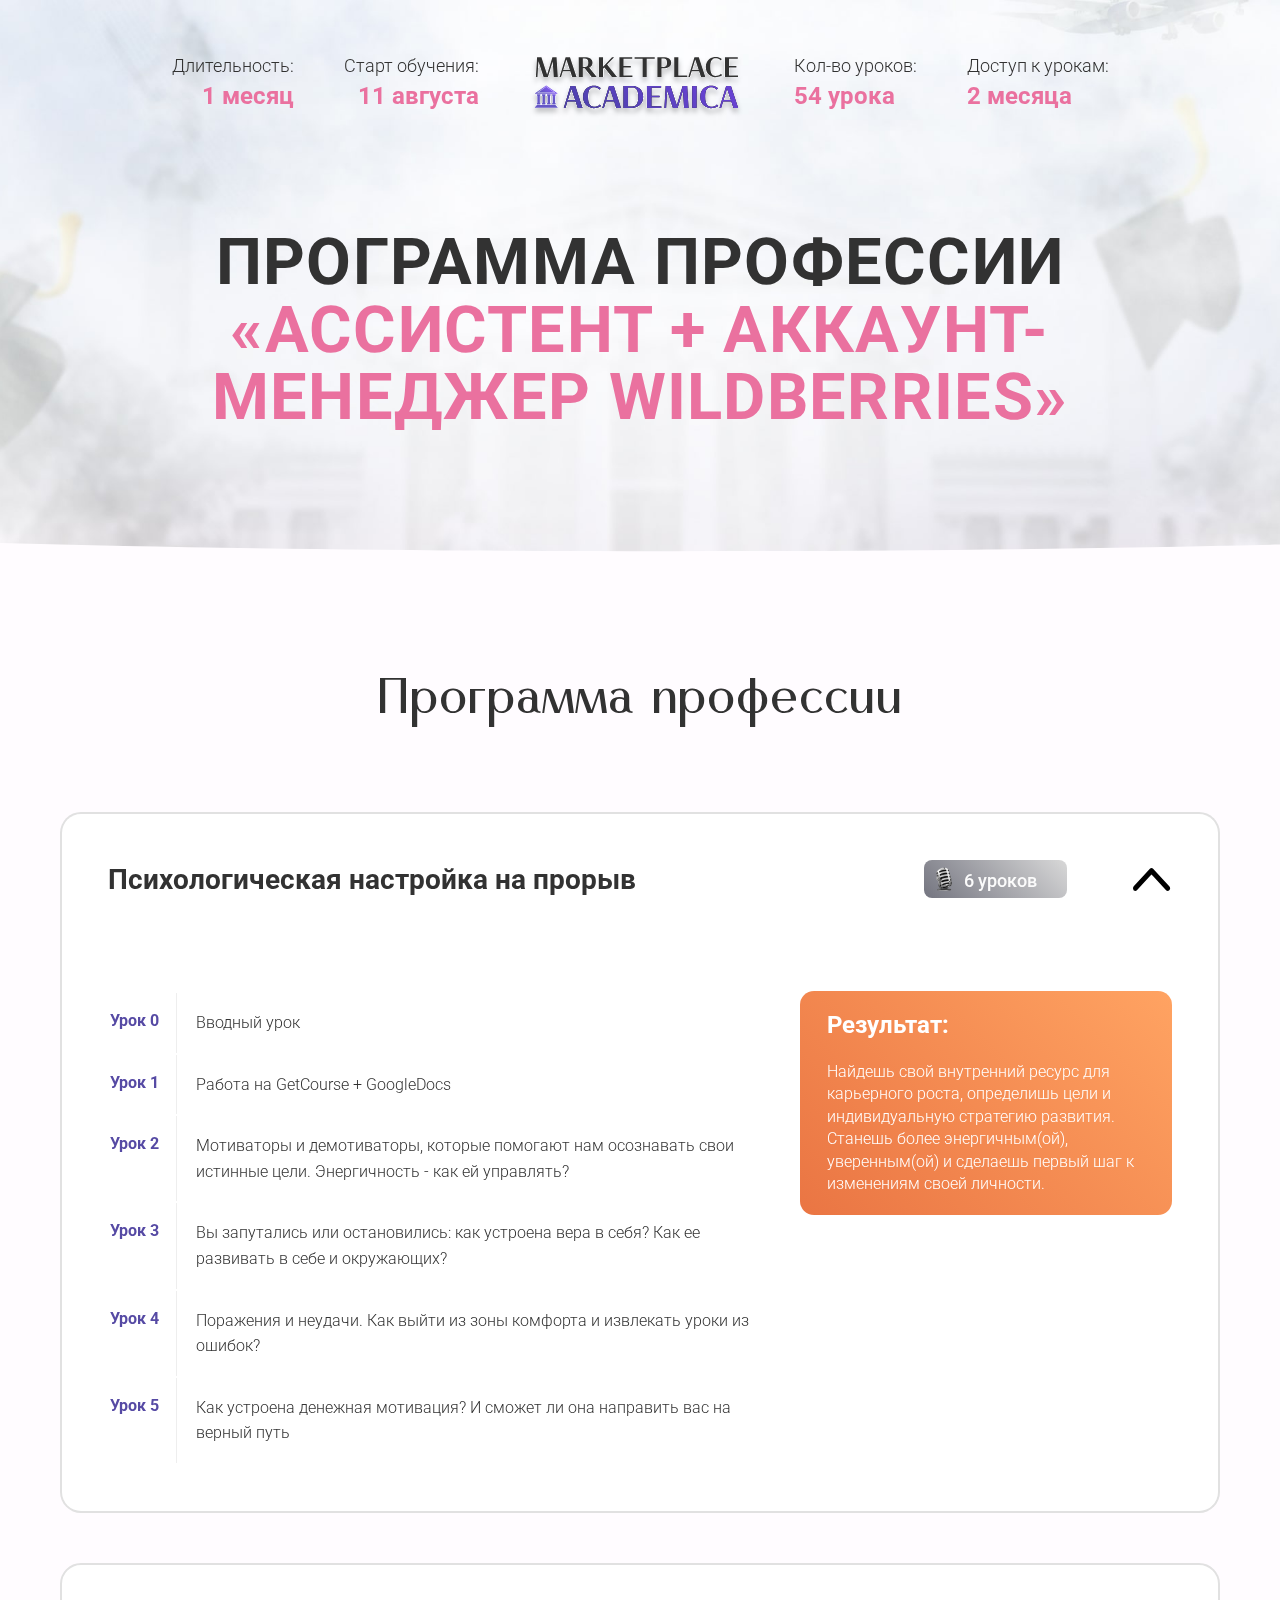
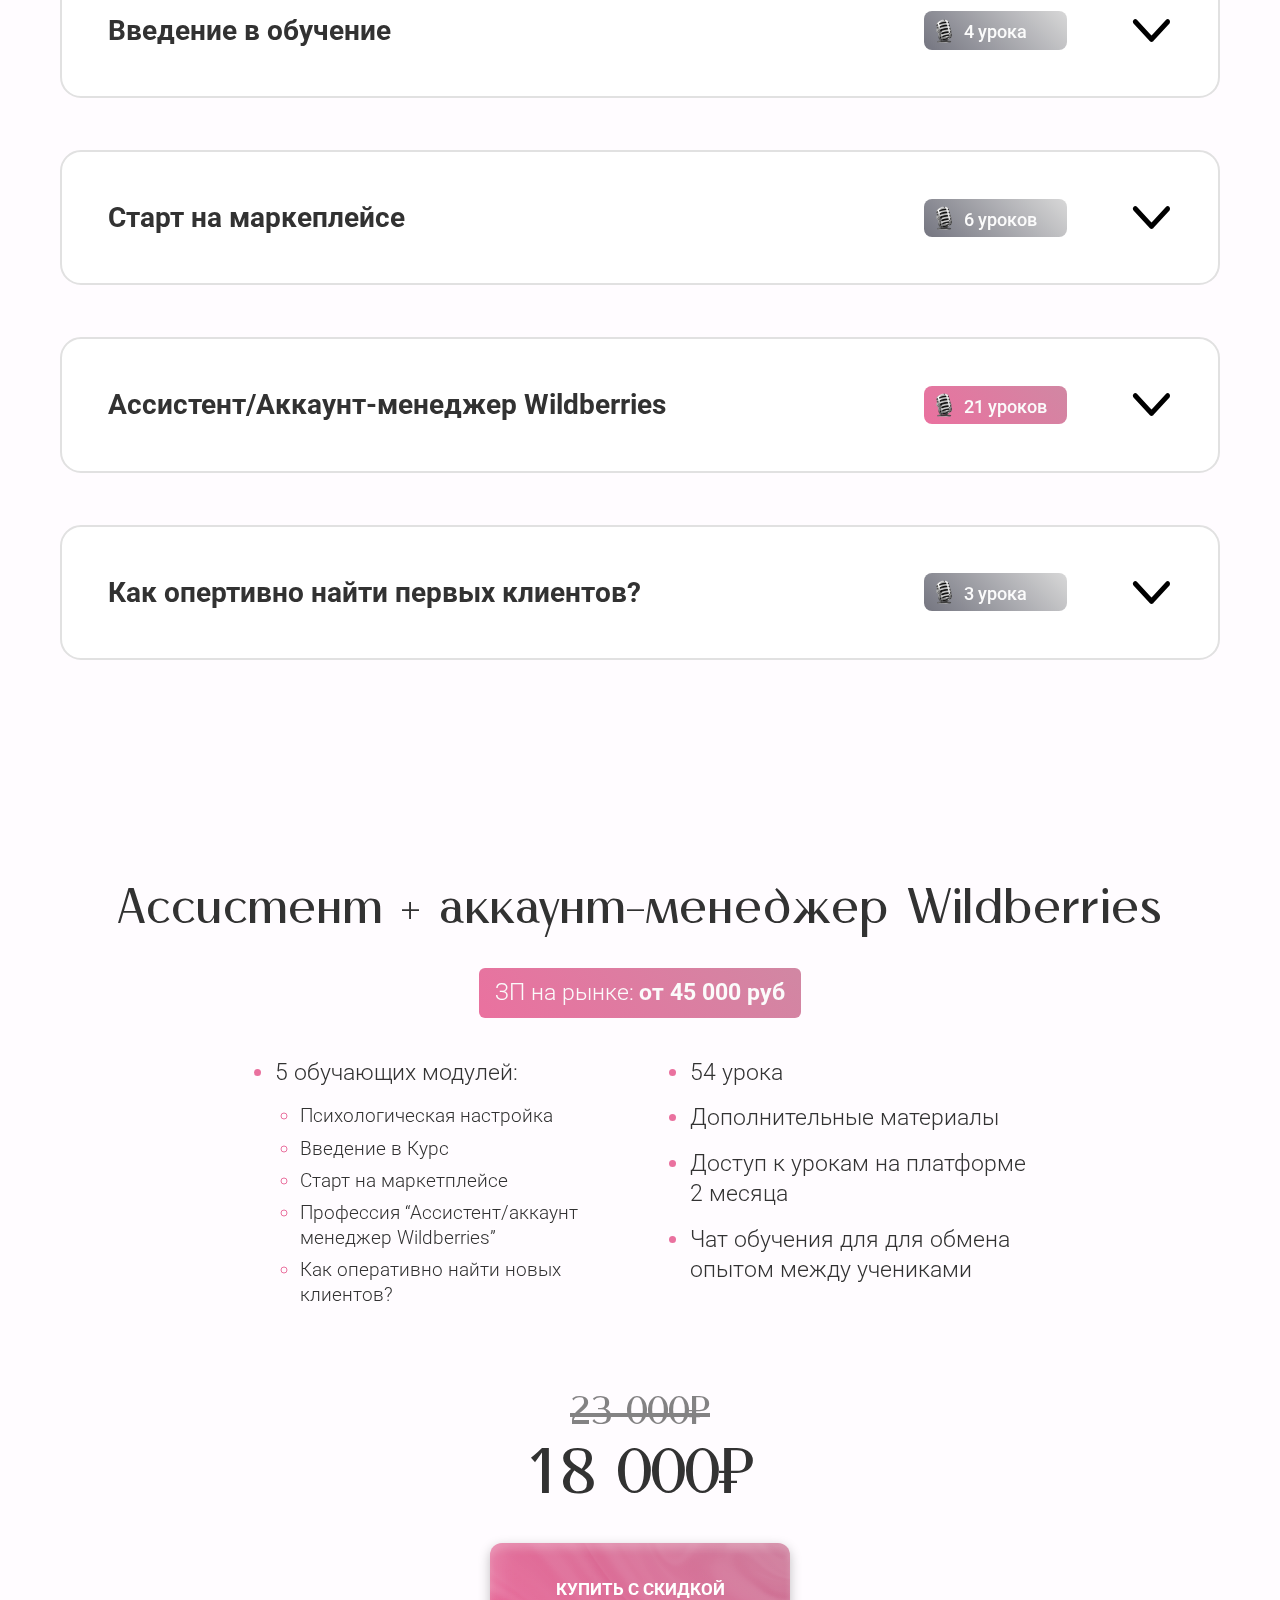
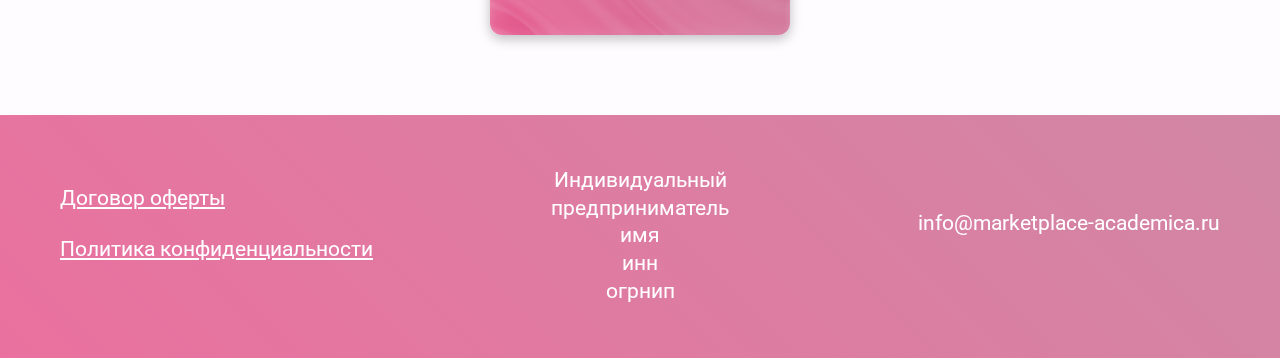
==== pages/assistant-prog.html @ a2d9b4f7 "feat: add main-form js" ====
<!DOCTYPE html>
<html lang="ru">

<head>
  <meta charset="UTF-8">
  <meta http-equiv="X-UA-Compatible" content="IE=edge">
  <meta name="viewport" content="width=device-width, initial-scale=1.0">
  <title>Assistant - Academica</title>
  <link rel="shortcut icon" href="../assets/favicon.ico" type="image/x-icon">
  <link rel="preconnect" href="https://fonts.googleapis.com">
  <link rel="preconnect" href="https://fonts.gstatic.com" crossorigin>
  <link href="https://fonts.googleapis.com/css2?family=Roboto:wght@100;300;400;500;700;900&display=swap"
    rel="stylesheet">
  <link rel="stylesheet" href="../styles/programs.css">
  <!-- Carrot quest BEGIN -->
  <script type="text/javascript">
    !function () { function t(t, e) { return function () { window.carrotquestasync.push(t, arguments) } } if ("undefined" == typeof carrotquest) { var e = document.createElement("script"); e.type = "text/javascript", e.async = !0, e.src = "https://cdn.carrotquest.app/api.min.js", document.getElementsByTagName("head")[0].appendChild(e), window.carrotquest = {}, window.carrotquestasync = [], carrotquest.settings = {}; for (var n = ["connect", "track", "identify", "auth", "onReady", "addCallback", "removeCallback", "trackMessageInteraction"], a = 0; a < n.length; a++)carrotquest[n[a]] = t(n[a]) } }(), carrotquest.connect("51610-23145017e0c7c07689853e2057");
  </script>
  <!-- Carrot quest END -->
</head>

<body>
  <header class="header">
    <div class="container header__container">
      <ul class="header__list">
        <li class="header__item">
          Длительность:<span class="header__color header__color_assistant"
            >1 месяц</span
          >
        </li>
        <li class="header__item">
          Старт обучения:<span class="header__color header__color_assistant"
            >11 августа</span
          >
        </li>
        <li class="header__item header__logo"></li>
        <li class="header__item header__item_left">
          Кол-во уроков:<span class="header__color header__color_assistant"
            >54 урока</span
          >
        </li>
        <li class="header__item header__item_left">
          Доступ к урокам:<span class="header__color header__color_assistant"
            >2 месяца</span
          >
        </li>
      </ul>
      <h1 class="header__title">
        программа профессии
        <span class="header__color header__color_assistant">
          «Ассистент + аккаунт-менеджер Wildberries»
        </span>
      </h1>
    </div>
  </header>
  <main class="main">
    <section class="program">
      <div class="container program__container">
        <h2 class="program__title">Программа профессии</h2>

        <input type="checkbox" name="ac" id="ac1" checked />
        <label for="ac1" class="program-item__header">
          <span class="program-item__title"
            >Психологическая настройка на прорыв</span
          >
          <span class="program-item__lessons-amount">6 уроков</span>
          <span class="program-item__arrow"></span>
        </label>
        <div class="program-item__content">
          <table class="program-item__lessons">
            <tr>
              <td>Урок&nbsp;0</td>
              <td>Вводный урок</td>
            </tr>
            <tr>
              <td>Урок&nbsp;1</td>
              <td>Работа на GetCourse + GoogleDocs</td>
            </tr>
            <tr>
              <td>Урок&nbsp;2</td>
              <td>
                Мотиваторы и демотиваторы, которые помогают нам осознавать
                свои истинные цели. Энергичность - как ей управлять?
              </td>
            </tr>
            <tr>
              <td>Урок&nbsp;3</td>
              <td>
                Вы запутались или остановились: как устроена вера в себя? Как
                ее развивать в себе и окружающих?
              </td>
            </tr>
            <tr>
              <td>Урок&nbsp;4</td>
              <td>
                Поражения и неудачи. Как выйти из зоны комфорта и извлекать
                уроки из ошибок?
              </td>
            </tr>
            <tr>
              <td>Урок&nbsp;5</td>
              <td>
                Как устроена денежная мотивация? И сможет ли она направить вас
                на верный путь
              </td>
            </tr>
          </table>
          <div class="program-item__right">
            <div class="program-item__result">
              <h4 class="program-item__result-title">Результат:</h4>
              <p class="program-item__result-text">
                Найдешь свой внутренний ресурс для карьерного роста,
                определишь цели и индивидуальную стратегию развития. Станешь
                более энергичным(ой), уверенным(ой) и сделаешь первый шаг к
                изменениям своей личности.
              </p>
            </div>
          </div>
        </div>

        <input type="checkbox" name="ac" id="ac2" />
        <label for="ac2" class="program-item__header">
          <span class="program-item__title">Введение в обучение </span>
          <span class="program-item__lessons-amount">4 урока</span>
          <span class="program-item__arrow"></span>
        </label>
        <div class="program-item__content">
          <table class="program-item__lessons">
            <tr>
              <td>Урок&nbsp;0</td>
              <td>Вводный урок</td>
            </tr>
            <tr>
              <td>Урок&nbsp;1</td>
              <td>Правила эффективного прохождения курса</td>
            </tr>
            <tr>
              <td>Урок&nbsp;2</td>
              <td>Обзор профессий</td>
            </tr>
            <tr>
              <td>Урок&nbsp;3</td>
              <td>Словарь маркетплейсера</td>
            </tr>
          </table>
          <div class="program-item__right">
            <h4 class="program-item__add-title">Доп. материалы:</h4>
            <ul class="program-item__add-list">
              <li>Чек-лист "Глоссарий"</li>
            </ul>
            <div class="program-item__result">
              <h4 class="program-item__result-title">Результат:</h4>
              <p class="program-item__result-text">
                Изучишь основные термины сферы маркетплейсов, необходимые для
                дальнейшей работы, узнаешь, какие специалисты работают в этом
                бизнесе, и решишь, какие задачи тебе по душе.
              </p>
            </div>
          </div>
        </div>

        <input type="checkbox" name="ac" id="ac3" />
        <label for="ac3" class="program-item__header">
          <span class="program-item__title">Старт на маркеплейсе </span>
          <span class="program-item__lessons-amount">6 уроков</span>
          <span class="program-item__arrow"></span>
        </label>
        <div class="program-item__content">
          <table class="program-item__lessons">
            <tr>
              <td>Урок&nbsp;1</td>
              <td>Почему Wildberries? Перспективы развития площадки</td>
            </tr>
            <tr>
              <td>Урок&nbsp;2</td>
              <td>Регистрация в кабинете Wildberries</td>
            </tr>
            <tr>
              <td>Урок&nbsp;3</td>
              <td>Обзор кабинета продавца Wildberries</td>
            </tr>
            <tr>
              <td>Урок&nbsp;4</td>
              <td>Алгоритмы Wildberries</td>
            </tr>
            <tr>
              <td>Урок&nbsp;5</td>
              <td>
                Где брать актуальную информацию о работе с маркетплейсом
              </td>
            </tr>
            <tr>
              <td>Урок&nbsp;6</td>
              <td>Экономика торговли на маркетплейсе</td>
            </tr>
          </table>
          <div class="program-item__right">
            <h4 class="program-item__add-title">Доп. материалы:</h4>
            <ul class="program-item__add-list">
              <li>
                Чек-лист "Где брать актуальную информацию о работе с
                маркетплейсом"
              </li>
              <li>
                Чек-лист "Источники актуальной информации по Wildberries"
              </li>
            </ul>
            <div class="program-item__result">
              <h4 class="program-item__result-title">Результат:</h4>
              <p class="program-item__result-text">
                Разберешься в основах работы на Wildberries, создашь крепкий
                фундамент знаний, на котором будет строиться дальнейшее
                обучение. Узнаешь, как быстро находить всю необходимую
                информацию и быть в курсе новостей маркетплейсов.
              </p>
            </div>
          </div>
        </div>

        <input type="checkbox" name="ac" id="ac4" />
        <label for="ac4" class="program-item__header">
          <span class="program-item__title"
            >Ассистент/Аккаунт-менеджер Wildberries</span
          >
          <span
            class="program-item__lessons-amount program-item__lessons-amount_assistant"
            >21 уроков</span
          >
          <span class="program-item__arrow"></span>
        </label>
        <div class="program-item__content">
          <table class="program-item__lessons">
            <tr>
              <td>Урок&nbsp;0</td>
              <td>Вводный урок</td>
            </tr>
            <tr>
              <td>Урок&nbsp;1</td>
              <td>Сервис аналитики MPStats</td>
            </tr>
            <tr>
              <td>Урок&nbsp;2</td>
              <td>
                Создание карточек и их загрузка
                <ul>
                  <li>Массовое добавление товаров</li>
                  <li>Редактирование товаров</li>
                  <li>Дозагрузка цветов и размеров</li>
                  <li>Добавление рекомендаций</li>
                  <li>Управление штрихкодами</li>
                  <li>Загрузка логотипа товара</li>
                </ul>
              </td>
            </tr>
            <tr>
              <td>Урок&nbsp;3</td>
              <td>Работа с приложением</td>
            </tr>
            <tr>
              <td>Урок&nbsp;4</td>
              <td>Смена названия товара</td>
            </tr>
            <tr>
              <td>Урок&nbsp;5</td>
              <td>
                Что такое SEO
                <ul>
                  <li>Анализ ключевых запросов</li>
                  <li>Присутствие в категориях</li>
                  <li>
                    Пошаговая инструкция по SEO-оптимизации карточки товара
                  </li>
                </ul>
              </td>
            </tr>
            <tr>
              <td>Урок&nbsp;6</td>
              <td>Маркировка товара</td>
            </tr>
            <tr>
              <td>Урок&nbsp;7</td>
              <td>Правила упаковки и отгрузки</td>
            </tr>
            <tr>
              <td>Урок&nbsp;8</td>
              <td>Работа с расхождениями</td>
            </tr>
            <tr>
              <td>Урок&nbsp;9</td>
              <td>FBS и FBO</td>
            </tr>
            <tr>
              <td>Урок&nbsp;10</td>
              <td>Создание отгрузки на FBO</td>
            </tr>
            <tr>
              <td>Урок&nbsp;11</td>
              <td>Региональные склады</td>
            </tr>
            <tr>
              <td>Урок&nbsp;12</td>
              <td>Транзитные поставки</td>
            </tr>
            <tr>
              <td>Урок&nbsp;13</td>
              <td>Работа со складом FBS</td>
            </tr>
            <tr>
              <td>Урок&nbsp;14</td>
              <td>Работа с фулфилментами</td>
            </tr>
            <tr>
              <td>Урок&nbsp;15</td>
              <td>
                Отзывы и вопросы
                <ul>
                  <li>Работа с претензиями</li>
                  <li>Удаление отзывов</li>
                </ul>
              </td>
            </tr>
            <tr>
              <td>Урок&nbsp;16</td>
              <td>Участие в акциях</td>
            </tr>
            <tr>
              <td>Урок&nbsp;17</td>
              <td>Работа с ценами</td>
            </tr>
            <tr>
              <td>Урок&nbsp;18</td>
              <td>
                Отчёты Wildberries
                <ul>
                  <li>Остатки по складам</li>
                  <li>Сводный по поставщику</li>
                  <li>Продажи</li>
                </ul>
              </td>
            </tr>
            <tr>
              <td>Урок&nbsp;19</td>
              <td>Раздел финансы в кабинете продавца</td>
            </tr>
            <tr>
              <td>Урок&nbsp;20</td>
              <td>Работа с Технической поддержкой Wildberries</td>
            </tr>
          </table>
          <div class="program-item__right">
            <h4 class="program-item__add-title">Доп. материалы:</h4>
            <ul class="program-item__add-list">
              <li>
                Чек-лист "Пошаговая инструкция по SEO-оптимизации карточки
                товара"
              </li>
              <li>Таблица "Региональные склады"</li>
              <li>Таблица "По каким вопросам стоит писать в ТП"</li>
              <li>Чек-лист “FBS и FBO - сравнение”</li>
            </ul>
            <div class="program-item__result">
              <h4 class="program-item__result-title">Результат:</h4>
              <p class="program-item__result-text">
                Научишься работать с сервисами аналитики, создавать и
                загружать карточки товара, работать в приложении Wildberrries.
                С легкостью освоишь правила работы со складами и принципы
                создания поставок, маркировки товара, упаковки. Узнаешь
                секреты общения с технической поддержкой Wildberries и
                покупателями.
              </p>
            </div>
          </div>
        </div>

        <input type="checkbox" name="ac" id="ac7" />
        <label for="ac7" class="program-item__header">
          <span class="program-item__title"
            >Как опертивно найти первых клиентов?</span
          >
          <span class="program-item__lessons-amount">3 урока</span>
          <span class="program-item__arrow"></span>
        </label>
        <div class="program-item__content">
          <table class="program-item__lessons">
            <tr>
              <td>Урок&nbsp;0</td>
              <td>Вводный урок</td>
            </tr>
            <tr>
              <td>Урок&nbsp;1</td>
              <td>Где искать?</td>
            </tr>
            <tr>
              <td>Урок&nbsp;2</td>
              <td>Упаковка себя как эксперта</td>
            </tr>
          </table>
          <div class="program-item__right">
            <h4 class="program-item__add-title">Доп. материалы:</h4>
            <ul class="program-item__add-list">
              <li>Чек-лист "Каналы поиска"</li>
            </ul>
            <div class="program-item__result">
              <h4 class="program-item__result-title">Результат:</h4>
              <p class="program-item__result-text">
                Сформируешь в себе психологическую готовность к смене
                профессии и успешному росту. Научишься правильно презентовать
                себя и раскрывать свои лучшие профессиональные стороны.
              </p>
            </div>
          </div>
        </div>
      </div>
    </section>
    <section class="price">
      <div class="container price__container">
        <h2 class="price__title">Ассистент + аккаунт-менеджер Wildberries</h2>
        <p class="price__salary price__salary_assistant">
          ЗП на рынке:<span class="price__salary_span">от 45 000 руб</span>
        </p>
        <div class="price__list-wrap">
          <ul class="price__list price__list_assistant">
            <li>
              5 обучающих модулей:
              <ul class="price__sublist">
                <li>Психологическая настройка</li>
                <li>Введение в Курс</li>
                <li>Старт на маркетплейсе</li>
                <li>Профессия “Ассистент/аккаунт менеджер Wildberries”</li>
                <li>Как оперативно найти новых клиентов?</li>
              </ul>
            </li>
          </ul>
          <ul class="price__list price__list_assistant">
            <li>54 урока</li>
            <li>Дополнительные материалы</li>
            <li>Доступ к урокам на платформе 2 месяца</li>
            <li>Чат обучения для для обмена опытом между учениками</li>
          </ul>
        </div>
        <del class="price__del">23 000₽</del>
        <p class="price__price">18 000₽</p>
        <div class="price__btn-wrap">
          <button
            type="button"
            class="price__btn price__btn_assistant"
            data-id="3544961"
            data-price="18000"
            data-part6="20000"
            data-part10="21000"
            data-part12="22000"
            data-title="Ассистент + аккаунт-менеджер Wildberries"
            data-salary="45 000"
          >
            <span class="price__btn-span"></span
            ><span class="price__btn-text">Купить с скидкой</span>
          </button>
        </div>
      </div>
    </section>
  </main>
  <footer class="reg__footer footer assistant">
    <div class="container">
      <div class="footer__left">
        <a href="./oferta.html" class="footer__link oferta" target="_blank">Договор оферты</a>
        <a href="./privat.html" class="footer__link privacy" target="_blank">Политика конфиденциальности</a>
      </div>
      <div class="footer__center">
        <p class="footer__text">Индивидуальный предприниматель</p>
        <p class="footer__text ip-name">имя</p>
        <p class="footer__text ip-inn">инн</p>
        <p class="footer__text ip-ogrnip">огрнип</p>
      </div>
      <div class="footer__right">
        <a href="mailto:info@marketplace-academica.ru" class="footer__link ip-mail">info@marketplace-academica.ru</a>

      </div>
    </div>
  </footer>
  <script src="../scripts/main.js"></script>
  <!-- <script src="../scripts/main-test.js"></script> -->
  <!-- Yandex.Metrika counter -->
  <script type="text/javascript">
    (function (m, e, t, r, i, k, a) {
      m[i] = m[i] || function () { (m[i].a = m[i].a || []).push(arguments) };
      m[i].l = 1 * new Date(); k = e.createElement(t), a = e.getElementsByTagName(t)[0], k.async = 1, k.src = r, a.parentNode.insertBefore(k, a)
    })
      (window, document, "script", "https://mc.yandex.ru/metrika/tag.js", "ym");

    ym(89624411, "init", {
      clickmap: true,
      trackLinks: true,
      accurateTrackBounce: true,
      webvisor: true
    });
  </script>
  <noscript>
    <div><img src="https://mc.yandex.ru/watch/89624411" style="position:absolute; left:-9999px;" alt="" /></div>
  </noscript>
  <!-- /Yandex.Metrika counter -->
</body>

</html>
---- styles/programs.css ----
@font-face {
  font-family: "Qisharon";
  src: url("../assets/fonts/Qisharon-Regular.eot");
  src: url("../assets/fonts/Qisharon-Regular.eot?#iefix") format("embedded-opentype"), url("../assets/fonts/Qisharon-Regular.woff2") format("woff2"), url("../assets/fonts/Qisharon-Regular.woff") format("woff"), url("../assets/fonts/Qisharon-Regular.ttf") format("truetype");
  font-weight: normal;
  font-style: normal;
  font-display: swap;
}
* {
  margin: 0;
  padding: 0;
  box-sizing: border-box;
}

body {
  scroll-behavior: smooth;
}

.container {
  width: 100%;
  max-width: 1200px;
  padding: 0 20px;
  margin: 0 auto;
}

.header {
  background: url("../assets/svg/header-prog__bottom.svg") no-repeat center bottom, url("../assets/img/header-prog.jpg") no-repeat center/cover;
}
@media (min-width: 1921px) {
  .header {
    background: url("../assets/svg/header-prog__bottom.svg") no-repeat center bottom/contain, url("../assets/img/header-prog.jpg") no-repeat center/cover;
  }
}
.header_project {
  background: url("../assets/svg/header-project__bottom.svg") no-repeat center bottom, url("../assets/img/header-prog.jpg") no-repeat center/cover;
}
@media (min-width: 1921px) {
  .header_project {
    background: url("../assets/svg/header-project__bottom.svg") no-repeat center bottom/contain, url("../assets/img/header-prog.jpg") no-repeat center/cover;
  }
}
.header__container {
  padding-top: 54px;
  padding-bottom: 150px;
}
@media (max-width: 1024px) {
  .header__container {
    padding-top: 24px;
    padding-bottom: 56px;
  }
}
.header__list {
  list-style: none;
  display: flex;
  align-items: flex-start;
  justify-content: center;
  margin-bottom: 110px;
}
@media (max-width: 1024px) {
  .header__list {
    flex-wrap: wrap;
    max-width: 280px;
    margin: 0 auto;
    align-items: center;
    margin-bottom: 30px;
  }
}
.header__item {
  font-family: "Roboto", sans-serif;
  font-style: normal;
  font-weight: 300;
  font-size: 18px;
  line-height: 130%;
  text-align: right;
  color: #323232;
}
@media (max-width: 1024px) {
  .header__item {
    text-align: center;
    font-size: 16px;
    margin-bottom: 20px;
  }
}
.header__item_left {
  text-align: left;
}
@media (max-width: 1024px) {
  .header__item_left {
    text-align: center;
  }
}
.header__item span {
  font-weight: 700;
  font-size: 24px;
  margin-top: 8px;
}
@media (max-width: 1024px) {
  .header__item span {
    font-size: 21px;
    margin-top: 5px;
  }
}
.header__item:not(:last-child) {
  margin-right: 50px;
}
@media (max-width: 1024px) {
  .header__item:not(:last-child) {
    margin-right: 0;
  }
}
@media (max-width: 1024px) {
  .header__item:nth-child(1) {
    margin-right: 40px;
  }
}
@media (max-width: 1024px) {
  .header__item:nth-child(4) {
    margin-right: 40px;
  }
}
.header__logo {
  width: 215px;
  height: 65px;
  background: url("../assets/svg/logo.svg") no-repeat center/contain;
}
@media (max-width: 1024px) {
  .header__logo {
    order: -1;
    margin-bottom: 33px;
  }
}
.header__title {
  font-family: "Roboto", sans-serif;
  font-style: normal;
  font-weight: 700;
  font-size: 65px;
  line-height: 104.19%;
  text-align: center;
  letter-spacing: 0.02em;
  text-transform: uppercase;
  color: #323232;
}
.header__title_research {
  position: relative;
}
.header__title_research::before {
  content: "";
  width: 125px;
  height: 62px;
  position: absolute;
  top: -31px;
  left: calc(50% + 312px);
  background: url("../assets/img/research__before.png") no-repeat center/contain;
}
@media (max-width: 1024px) {
  .header__title_research::before {
    width: 78px;
    height: 39px;
    top: 18px;
    left: calc(50% + 60px);
  }
}
.header__title_project {
  position: relative;
}
.header__title_project::before {
  content: "";
  width: 125px;
  height: 62px;
  position: absolute;
  top: -31px;
  left: calc(50% + 312px);
  background: url("../assets/img/project__before.png") no-repeat center/contain;
}
@media (max-width: 1024px) {
  .header__title_project::before {
    width: 78px;
    height: 39px;
    top: 18px;
    left: calc(50% + 60px);
  }
}
@media (max-width: 1024px) {
  .header__title {
    font-size: 23px;
    max-width: 290px;
    margin: 0 auto;
  }
}
.header__description {
  font-family: "Roboto", sans-serif;
  font-style: normal;
  font-weight: 300;
  font-size: 20px;
  line-height: 132.2%;
  text-align: center;
  color: #323232;
  opacity: 0.6;
  max-width: 860px;
  margin: 40px auto 0;
}
@media (max-width: 1024px) {
  .header__description {
    font-size: 13px;
    max-width: 290px;
  }
}
.header__color {
  display: block;
}
.header__color_assistant {
  color: #EA719F;
}
.header__color_research {
  color: #EA7543;
}
.header__color_project {
  color: #564AA4;
}

.price {
  background-color: #FFFCFF;
}
.price_project {
  background-color: #F9F8FF;
}
.price__container {
  display: flex;
  flex-direction: column;
  align-items: center;
  padding-top: 90px;
  padding-bottom: 80px;
}
.price__title {
  font-family: "Qisharon", sans-serif;
  font-style: normal;
  font-weight: 400;
  font-size: 50px;
  line-height: 60px;
  text-align: center;
  letter-spacing: 0.02em;
  color: #323232;
  margin-bottom: 26px;
}
@media (max-width: 1024px) {
  .price__title {
    font-size: 22px;
    line-height: 26px;
  }
}
.price__salary {
  font-family: "Roboto", sans-serif;
  font-style: normal;
  font-weight: 300;
  font-size: 23px;
  line-height: 132.2%;
  text-align: center;
  color: #FBFBFB;
  padding: 10px 16px;
  border-radius: 6px;
  margin-bottom: 40px;
}
@media (max-width: 1024px) {
  .price__salary {
    font-size: 16px;
  }
}
.price__salary_span {
  font-weight: 700;
  margin-left: 5px;
}
.price__salary_project {
  background: linear-gradient(45deg, #7C6DE0 0%, #666BF7 100%);
}
.price__salary_research {
  background: linear-gradient(45deg, #EA7543 0%, #FFA362 100%);
}
.price__salary_assistant {
  background: linear-gradient(45deg, #EA719F 0%, #D187A3 100%);
}
.price__description {
  font-family: "Roboto", sans-serif;
  font-style: normal;
  font-weight: 300;
  font-size: 20px;
  line-height: 132.2%;
  text-align: center;
  color: #323232;
  opacity: 0.6;
  max-width: 740px;
  margin-bottom: 40px;
}
@media (max-width: 1024px) {
  .price__description {
    font-size: 13px;
    max-width: 350px;
  }
}
.price__list-wrap {
  display: flex;
  align-items: flex-start;
  justify-content: center;
  margin-bottom: 70px;
}
@media (max-width: 1024px) {
  .price__list-wrap {
    flex-direction: column;
  }
}
.price__list {
  font-family: "Roboto", sans-serif;
  font-style: normal;
  font-weight: 300;
  font-size: 23px;
  line-height: 132.2%;
  color: #323232;
  max-width: 375px;
  padding-left: 30px;
}
@media (max-width: 1024px) {
  .price__list {
    font-size: 16px;
  }
}
.price__list:first-child {
  margin-right: 40px;
}
@media (max-width: 1024px) {
  .price__list:first-child {
    margin-right: 0;
  }
}
.price__list li {
  margin-bottom: 15px;
}
@media (max-width: 1024px) {
  .price__list li {
    margin-bottom: 10px;
  }
}
.price__list_project li::marker {
  color: #564AA4;
}
.price__list_research li::marker {
  color: #EA7543;
}
.price__list_assistant li::marker {
  color: #EA719F;
}
.price__sublist {
  margin-top: 15px;
  font-family: "Roboto", sans-serif;
  font-style: normal;
  font-weight: 300;
  font-size: 19px;
  line-height: 132.2%;
  color: #323232;
  max-width: 375px;
  padding-left: 25px;
}
.price__sublist li {
  margin-bottom: 7px;
}
@media (max-width: 1024px) {
  .price__sublist {
    font-size: 14px;
  }
}
.price__del {
  font-family: "Qisharon", sans-serif;
  font-style: normal;
  font-weight: 400;
  font-size: 40px;
  line-height: 47px;
  text-align: center;
  color: #323232;
  opacity: 0.6;
}
@media (max-width: 1024px) {
  .price__del {
    font-size: 32px;
    line-height: 37px;
  }
}
.price__price {
  font-family: "Qisharon", sans-serif;
  font-style: normal;
  font-weight: 400;
  font-size: 66px;
  line-height: 79px;
  text-align: center;
  color: #323232;
  margin-bottom: 25px;
}
@media (max-width: 1024px) {
  .price__price {
    font-size: 55px;
    line-height: 66px;
  }
}
.price__btn-wrap {
  display: flex;
  align-items: center;
  justify-content: center;
}
@media (max-width: 1024px) {
  .price__btn-wrap {
    flex-direction: column;
    width: 100%;
  }
}
.price__btn {
  box-shadow: 0px 4px 12px rgba(6, 6, 6, 0.25), inset 0px 6.47328px 7.28244px rgba(255, 255, 255, 0.18), inset 10.5191px -1.61832px 17.8015px rgba(255, 255, 255, 0.12);
  overflow: hidden;
  text-decoration: none;
  flex-shrink: 0;
  border-radius: 12px;
  position: relative;
  display: flex;
  align-items: center;
  justify-content: center;
  height: 92px;
  width: 300px;
  transition: 0.3s;
  border: none;
  cursor: pointer;
}
.price__btn:hover {
  box-shadow: 0px 4px 12px rgba(6, 6, 6, 0.25), inset 0px 6.47328px 7.28244px rgba(0, 0, 0, 0.18), inset 10.5191px -1.61832px 17.8015px rgba(0, 0, 0, 0.12);
}
@media (max-width: 1024px) {
  .price__btn {
    height: 85px;
  }
}
.price__btn_project {
  background: linear-gradient(45deg, #7C6DE0 0%, #666BF7 100%);
}
.price__btn_research {
  background: linear-gradient(45deg, #EA7543 0%, #FFA362 100%);
}
.price__btn_assistant {
  background: linear-gradient(45deg, #EA719F 0%, #D187A3 100%);
}
.price__btn_part {
  background: linear-gradient(180deg, #999999 0%, #747474 100%);
  margin-left: 30px;
  margin-right: 0;
}
@media (max-width: 1024px) {
  .price__btn_part {
    margin: 0;
  }
}
.price__btn-span {
  background-image: url("../assets/img/btn-bg.png");
  background-repeat: no-repeat;
  background-size: cover;
  background-position: center;
  mix-blend-mode: color-burn;
  position: absolute;
  width: 100%;
  height: 100%;
}
.price__btn-text {
  font-family: "Roboto", sans-serif;
  font-style: normal;
  font-weight: 700;
  font-size: 17px;
  line-height: 25px;
  text-align: center;
  color: #ffffff;
  text-transform: uppercase;
}
@media (max-width: 1024px) {
  .price__btn-text {
    font-size: 16px;
    line-height: 21px;
  }
}

.program {
  background-color: #FFFCFF;
}
.program_project {
  background-color: #F9F8FF;
}
.program__container {
  display: flex;
  flex-direction: column;
  align-items: center;
  padding-top: 90px;
  padding-bottom: 80px;
}
.program__title {
  font-family: "Qisharon", sans-serif;
  font-style: normal;
  font-weight: 400;
  font-size: 50px;
  line-height: 60px;
  text-align: center;
  letter-spacing: 0.02em;
  color: #323232;
  margin-bottom: 80px;
}
@media (max-width: 1024px) {
  .program__title {
    font-size: 22px;
    line-height: 26px;
    margin-bottom: 40px;
  }
}

.program-item__header {
  cursor: pointer;
  width: 100%;
  background: #ffffff;
  border: 2px solid #E1E1E1;
  border-radius: 21px;
  padding: 46px;
  display: flex;
  align-items: center;
  justify-content: space-between;
  margin-bottom: 50px;
}
@media (max-width: 1024px) {
  .program-item__header {
    padding: 14px;
    display: grid;
    grid-template-columns: 1fr 41px;
    grid-template-rows: auto;
    max-width: 320px;
  }
}
.program-item__arrow {
  display: block;
  width: 41px;
  height: 27px;
  background: url("../assets/svg/arrow.svg") no-repeat center/contain;
  transition: 0.3s;
  margin-left: 6%;
}
@media (max-width: 1024px) {
  .program-item__arrow {
    grid-column: 2/3;
    grid-row: 1/3;
  }
}
.program-item__title {
  font-family: "Roboto", sans-serif;
  font-style: normal;
  font-weight: 700;
  font-size: 28px;
  line-height: 140%;
  color: #323232;
  margin-right: 10px;
}
@media (max-width: 1024px) {
  .program-item__title {
    grid-column: 1/2;
    grid-row: 2/3;
    font-size: 22px;
    line-height: 120%;
  }
}
.program-item__lessons-amount {
  font-family: "Roboto", sans-serif;
  font-style: normal;
  font-weight: 500;
  font-size: 18px;
  line-height: 140%;
  color: #FBFBFB;
  display: inline-block;
  padding: 8px 13px 5px 40px;
  background: linear-gradient(45deg, #747580 0%, #D8D8D8 100%);
  border-radius: 8px;
  margin-left: auto;
  position: relative;
  width: 143px;
}
.program-item__lessons-amount::before {
  position: absolute;
  content: "";
  left: 8px;
  top: calc(50% - 12px);
  width: 24px;
  height: 24px;
  background: url("../assets/img/camera.png") no-repeat center/contain;
}
.program-item__lessons-amount_assistant {
  background: linear-gradient(45deg, #EA719F 0%, #D187A3 100%);
}
.program-item__lessons-amount_research {
  background: linear-gradient(45deg, #EA7543 0%, #FFA362 100%);
}
.program-item__lessons-amount_project {
  background: linear-gradient(45deg, #7C6DE0 0%, #666BF7 100%);
}
@media (max-width: 1024px) {
  .program-item__lessons-amount {
    grid-column: 1/2;
    grid-row: 1/2;
    margin-left: 0;
    justify-self: start;
    margin-bottom: 6px;
    font-size: 11px;
    width: auto;
  }
}
.program-item__content {
  padding: 0 25px;
  height: 0;
  overflow: hidden;
  transition: 0.3s;
  opacity: 0;
  display: flex;
  align-items: flex-start;
  justify-content: space-between;
  background: #ffffff;
  border: 2px solid #E1E1E1;
  border-top: none;
  border-radius: 0px 0px 21px 21px;
}
@media (max-width: 1024px) {
  .program-item__content {
    max-width: 320px;
    flex-direction: column;
  }
}
.program-item__lessons {
  margin-right: 20px;
}
@media (max-width: 1024px) {
  .program-item__lessons {
    margin-right: 0;
  }
}
.program-item__lessons td:first-child {
  text-align: left;
  font-family: "Roboto", sans-serif;
  font-style: normal;
  font-weight: 700;
  font-size: 16px;
  line-height: 140%;
  color: #564AA4;
  padding: 17px;
  padding-left: 0;
  border-right: 1px solid #EEEEEE;
  vertical-align: top;
}
@media (max-width: 1024px) {
  .program-item__lessons td:first-child {
    padding: 9px;
    padding-left: 0;
    font-size: 14px;
  }
}
.program-item__lessons td:last-child {
  padding: 17px;
  text-align: left;
  font-family: "Roboto", sans-serif;
  font-style: normal;
  font-weight: 300;
  font-size: 16px;
  line-height: 160%;
  color: #323232;
  vertical-align: top;
}
@media (max-width: 1024px) {
  .program-item__lessons td:last-child {
    padding: 9px;
  }
}
.program-item__lessons td:last-child ul {
  padding-left: 20px;
}
@media (max-width: 1024px) {
  .program-item__lessons td:last-child {
    font-size: 14px;
  }
}
.program-item__right {
  width: 100%;
  max-width: 35%;
}
@media (max-width: 1024px) {
  .program-item__right {
    max-width: 100%;
  }
}
.program-item__add-title {
  font-family: "Roboto", sans-serif;
  font-style: normal;
  font-weight: 300;
  font-size: 24px;
  line-height: 28px;
  color: #323232;
  margin-bottom: 20px;
}
@media (max-width: 1024px) {
  .program-item__add-title {
    margin-top: 30px;
    font-size: 22px;
    line-height: 26px;
  }
}
.program-item__add-list {
  padding-left: 30px;
  margin-bottom: 15px;
}
.program-item__add-list li {
  font-family: "Roboto", sans-serif;
  font-style: normal;
  font-weight: 300;
  font-size: 16px;
  line-height: 120%;
  color: #323232;
  margin-bottom: 16px;
}
.program-item__add-list li::marker {
  color: #564AA4;
}
@media (max-width: 1024px) {
  .program-item__add-list {
    margin-bottom: 30px;
  }
}
.program-item__result {
  padding: 20px 27px;
  background: linear-gradient(45deg, #EA7543 0%, #FFA362 100%);
  border-radius: 14px;
  color: #ffffff;
}
.program-item__result-title {
  font-family: "Roboto", sans-serif;
  font-style: normal;
  font-weight: 700;
  font-size: 24px;
  line-height: 28px;
  margin-bottom: 22px;
}
.program-item__result-text {
  font-family: "Roboto", sans-serif;
  font-style: normal;
  font-weight: 300;
  font-size: 16px;
  line-height: 140%;
}

input[type=checkbox] {
  display: none;
}

input:checked + label > .program-item__arrow {
  transform: rotate(180deg);
}

input:checked + label + div.program-item__content {
  padding: 46px;
  height: auto;
  opacity: 1;
  margin-bottom: 50px;
}
@media (max-width: 1024px) {
  input:checked + label + div.program-item__content {
    padding: 14px;
  }
}

input:checked + .program-item__header {
  margin-bottom: 0;
  border-radius: 21px 21px 0px 0px;
  border-bottom: none;
}

.footer {
  width: 100%;
  background: linear-gradient(45deg, #7C6DE0 0%, #666BF7 100%);
  color: #ffffff;
  font-family: "Roboto", sans-serif;
  font-style: normal;
  font-weight: 400;
  font-size: 21px;
  line-height: 132.2%;
}
.footer.assistant {
  background: linear-gradient(45deg, #EA719F 0%, #D187A3 100%);
}
.footer.research {
  background: linear-gradient(45deg, #EA7543 0%, #FFA362 100%);
}
.footer .container {
  padding: 52px 20px;
  display: flex;
  align-items: center;
  justify-content: space-between;
}
@media (max-width: 1024px) {
  .footer .container {
    flex-direction: column;
  }
}
.footer__left {
  text-align: left;
  width: 30%;
}
@media (max-width: 1024px) {
  .footer__left {
    text-align: center;
    width: 100%;
  }
}
.footer__link {
  display: block;
  margin-bottom: 24px;
  color: #ffffff;
}
.footer__link.ip-mail {
  text-decoration: none;
}
.footer__link.ip-tel {
  text-decoration: none;
}
.footer__center {
  text-align: center;
  width: 30%;
}
@media (max-width: 1024px) {
  .footer__center {
    margin: 30px 0px;
    width: 100%;
  }
}
.footer__right {
  text-align: right;
  width: 30%;
}
@media (max-width: 1024px) {
  .footer__right {
    text-align: center;
    width: 100%;
  }
}/*# sourceMappingURL=programs.css.map */
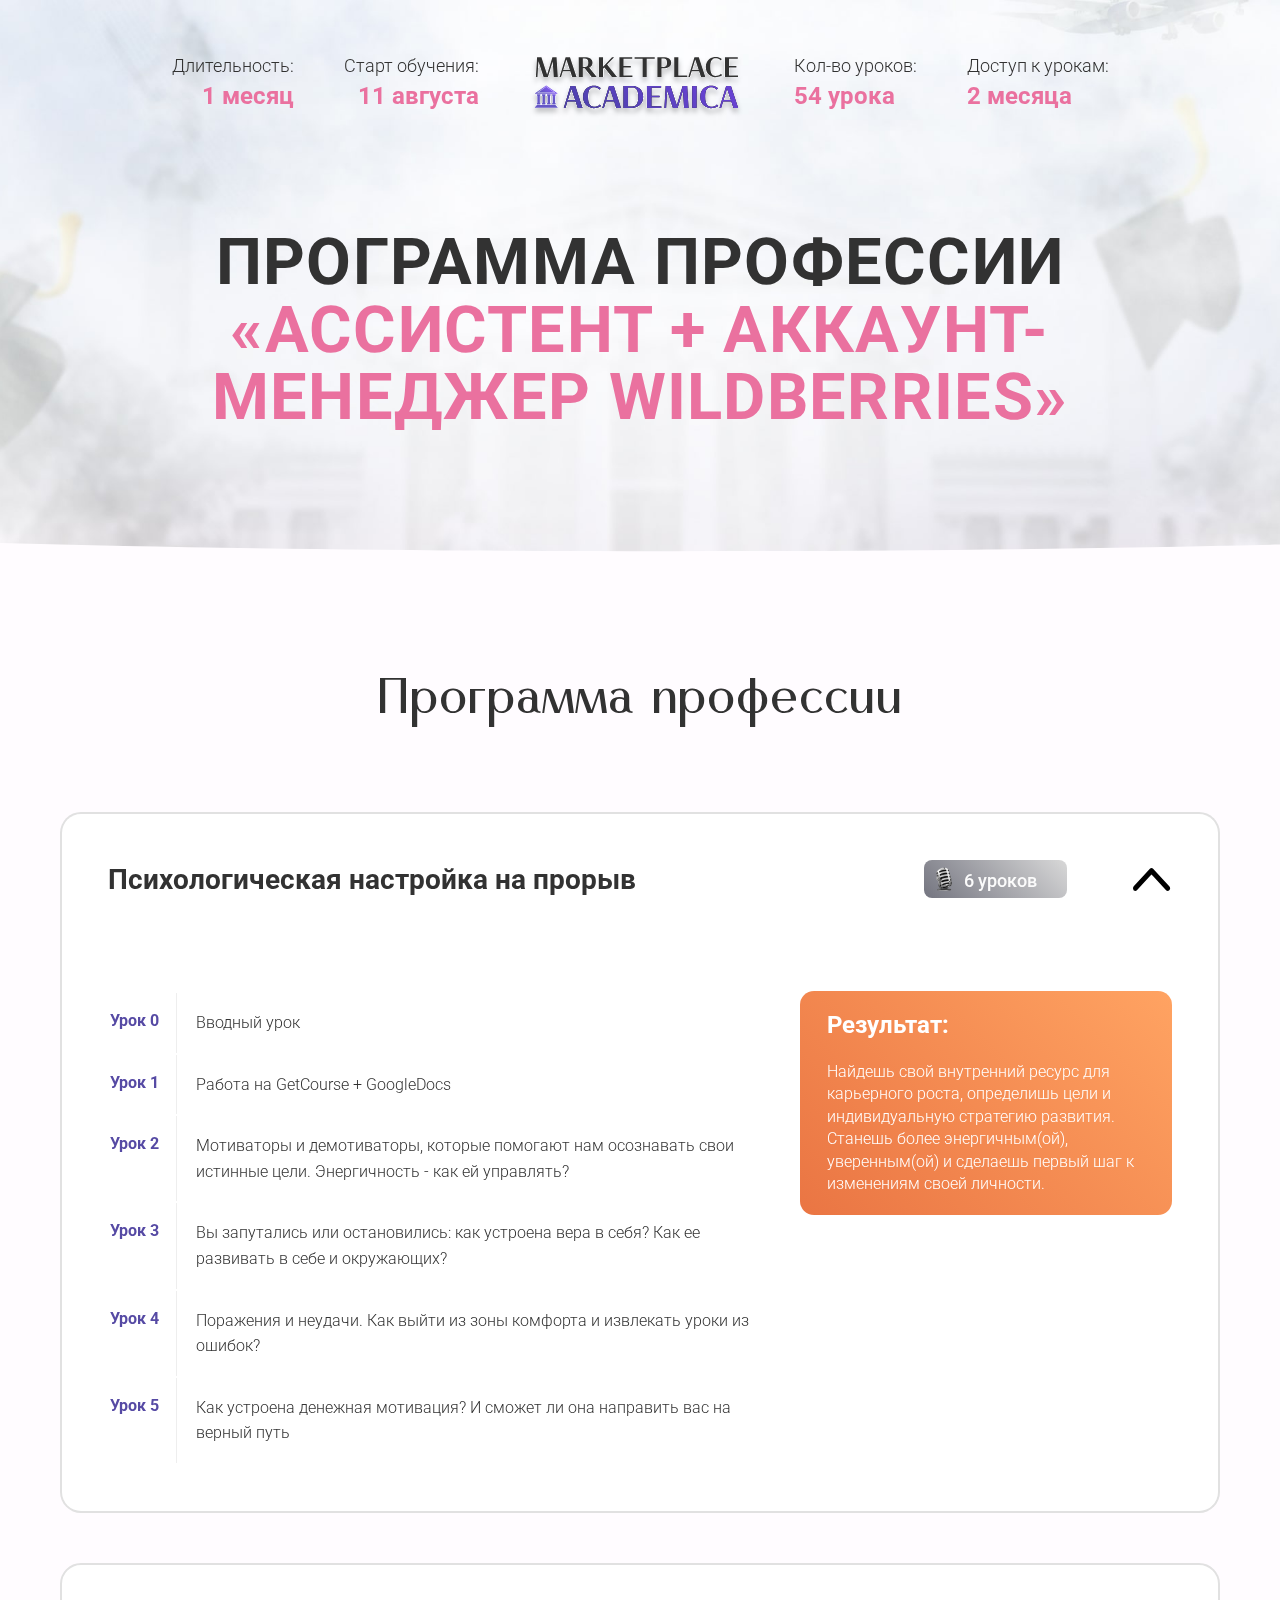
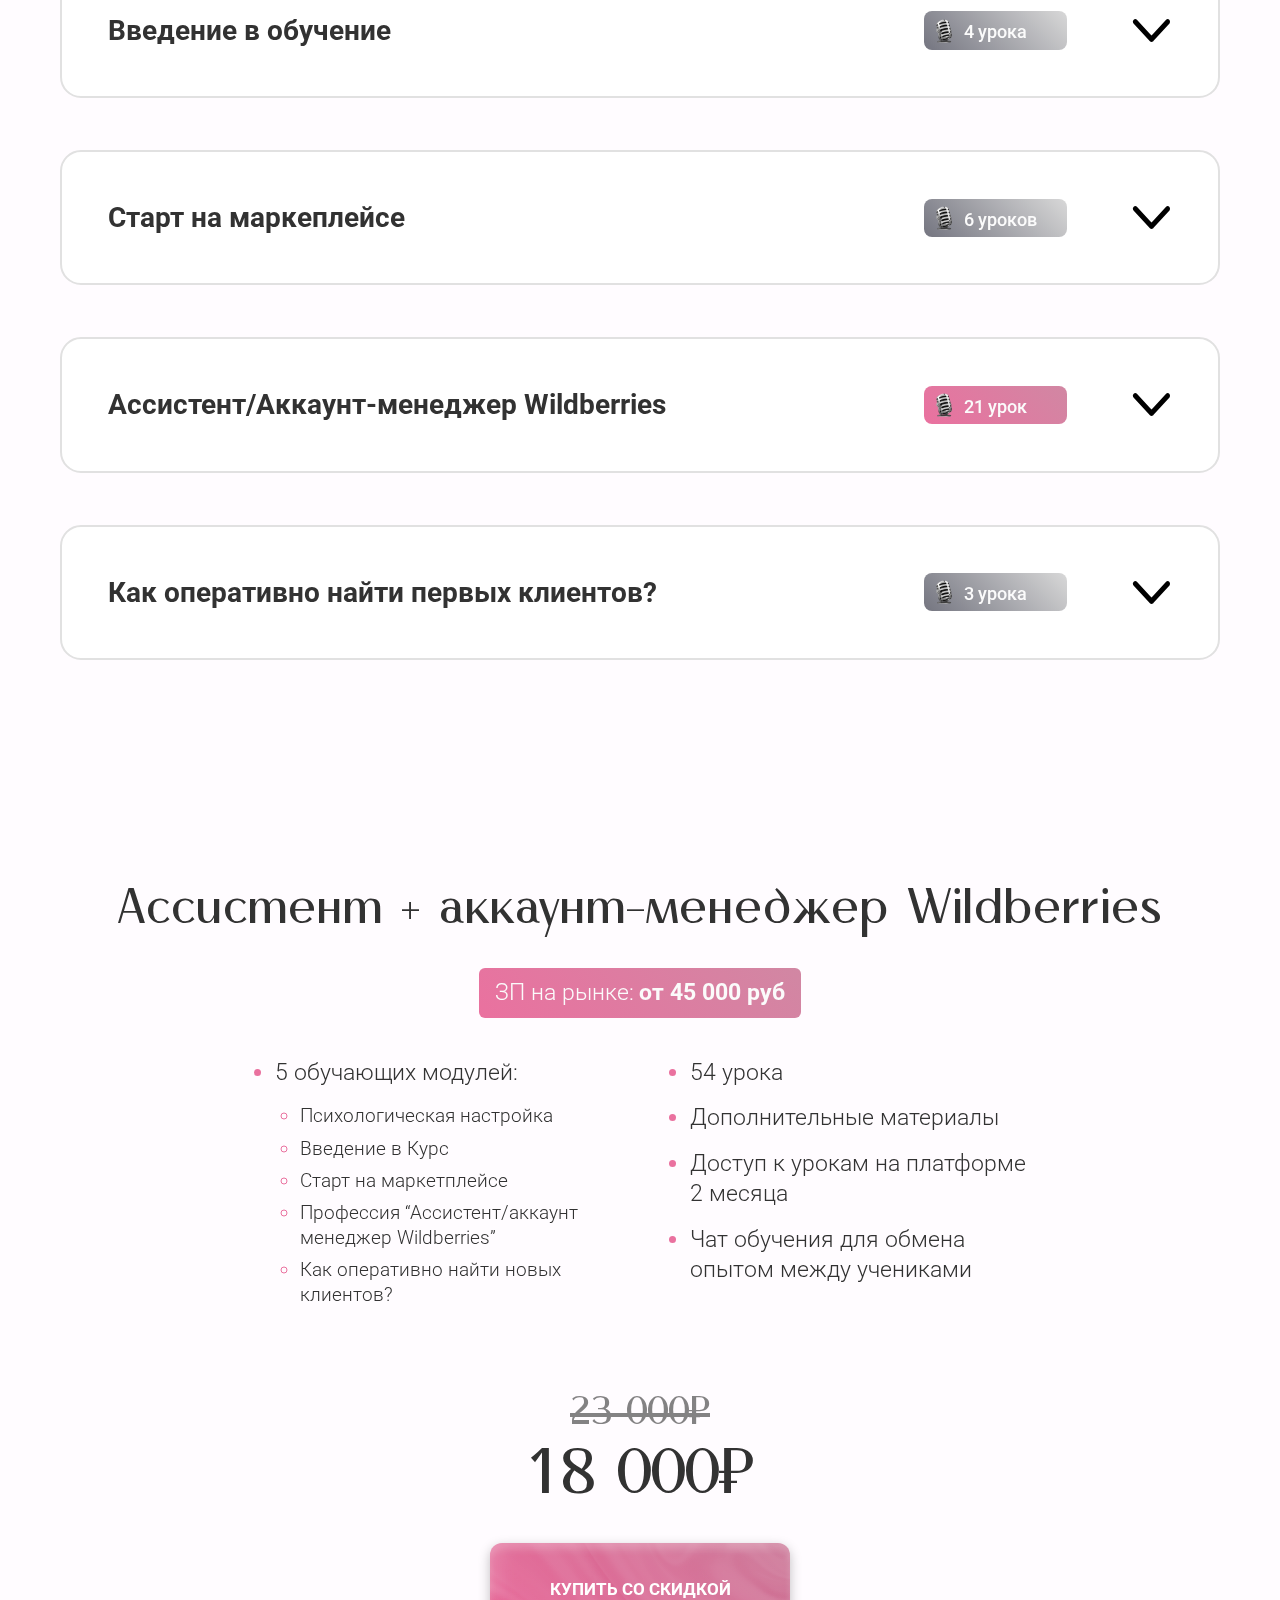
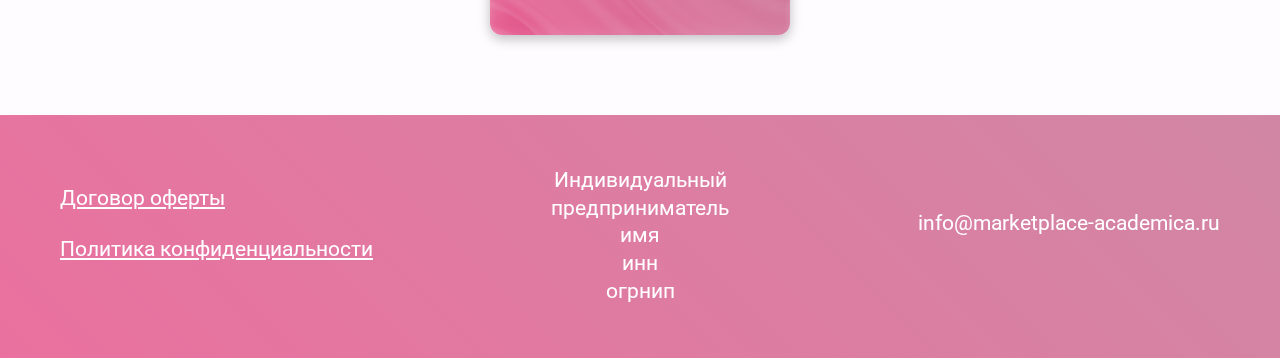
==== commit 3e85d87b: "fix: get guid" ====
--- a/pages/assistant-prog.html
+++ b/pages/assistant-prog.html
@@ -33,7 +33,7 @@
             >11 августа</span
           >
         </li>
-        <li class="header__item header__logo"></li>
+        <li class="header__item header__logo"><a href="../index.html" class="logo-link"></a></li>
         <li class="header__item header__item_left">
           Кол-во уроков:<span class="header__color header__color_assistant"
             >54 урока</span
@@ -224,7 +224,7 @@
           >
           <span
             class="program-item__lessons-amount program-item__lessons-amount_assistant"
-            >21 уроков</span
+            >21 урок</span
           >
           <span class="program-item__arrow"></span>
         </label>
@@ -375,7 +375,7 @@
         <input type="checkbox" name="ac" id="ac7" />
         <label for="ac7" class="program-item__header">
           <span class="program-item__title"
-            >Как опертивно найти первых клиентов?</span
+            >Как оперативно найти первых клиентов?</span
           >
           <span class="program-item__lessons-amount">3 урока</span>
           <span class="program-item__arrow"></span>
@@ -435,7 +435,7 @@
             <li>54 урока</li>
             <li>Дополнительные материалы</li>
             <li>Доступ к урокам на платформе 2 месяца</li>
-            <li>Чат обучения для для обмена опытом между учениками</li>
+            <li>Чат обучения для обмена опытом между учениками</li>
           </ul>
         </div>
         <del class="price__del">23 000₽</del>
@@ -453,7 +453,7 @@
             data-salary="45 000"
           >
             <span class="price__btn-span"></span
-            ><span class="price__btn-text">Купить с скидкой</span>
+            ><span class="price__btn-text">Купить со скидкой</span>
           </button>
         </div>
       </div>
--- a/styles/programs.css
+++ b/styles/programs.css
@@ -216,6 +216,12 @@
 }
 .header__color_project {
   color: #564AA4;
+}
+
+.logo-link {
+  display: block;
+  width: 100%;
+  height: 65px;
 }
 
 .price {
@@ -629,6 +635,7 @@
 }
 .program-item__lessons {
   margin-right: 20px;
+  max-width: 670px;
 }
 @media (max-width: 1024px) {
   .program-item__lessons {
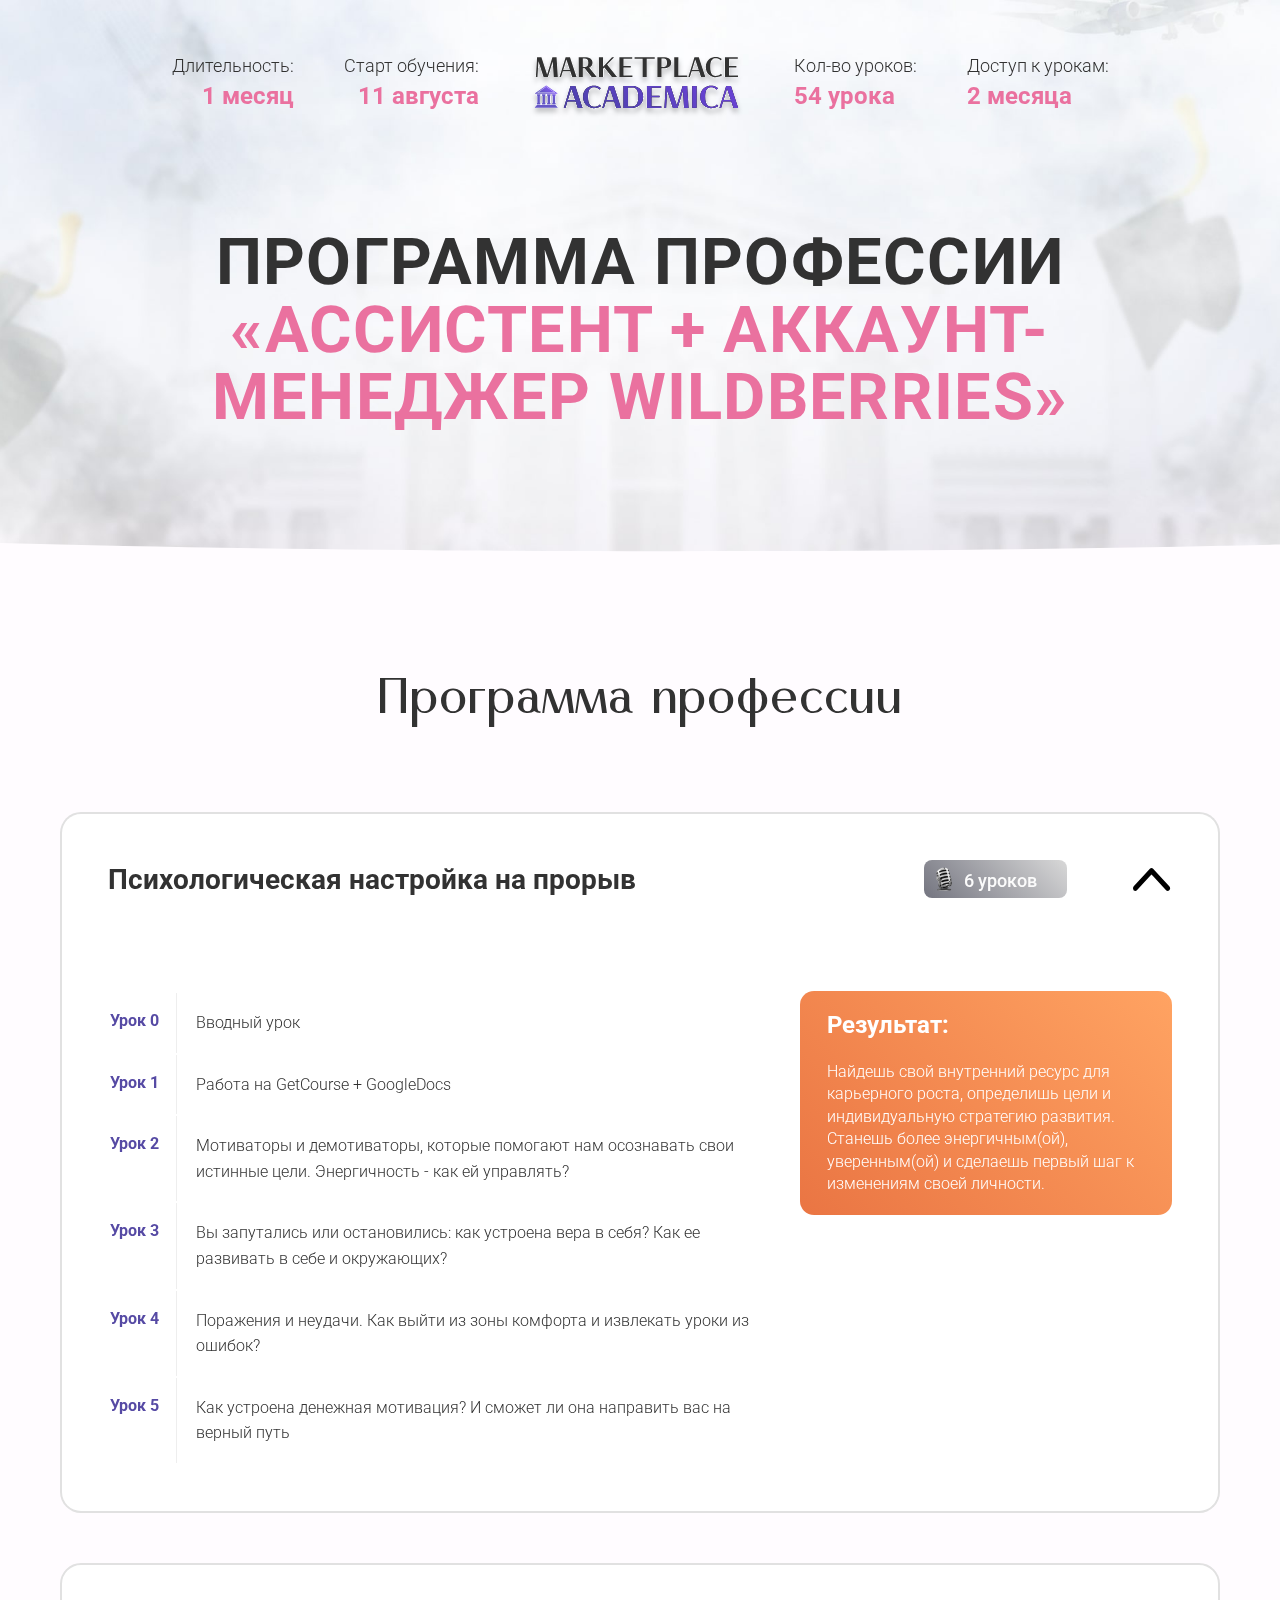
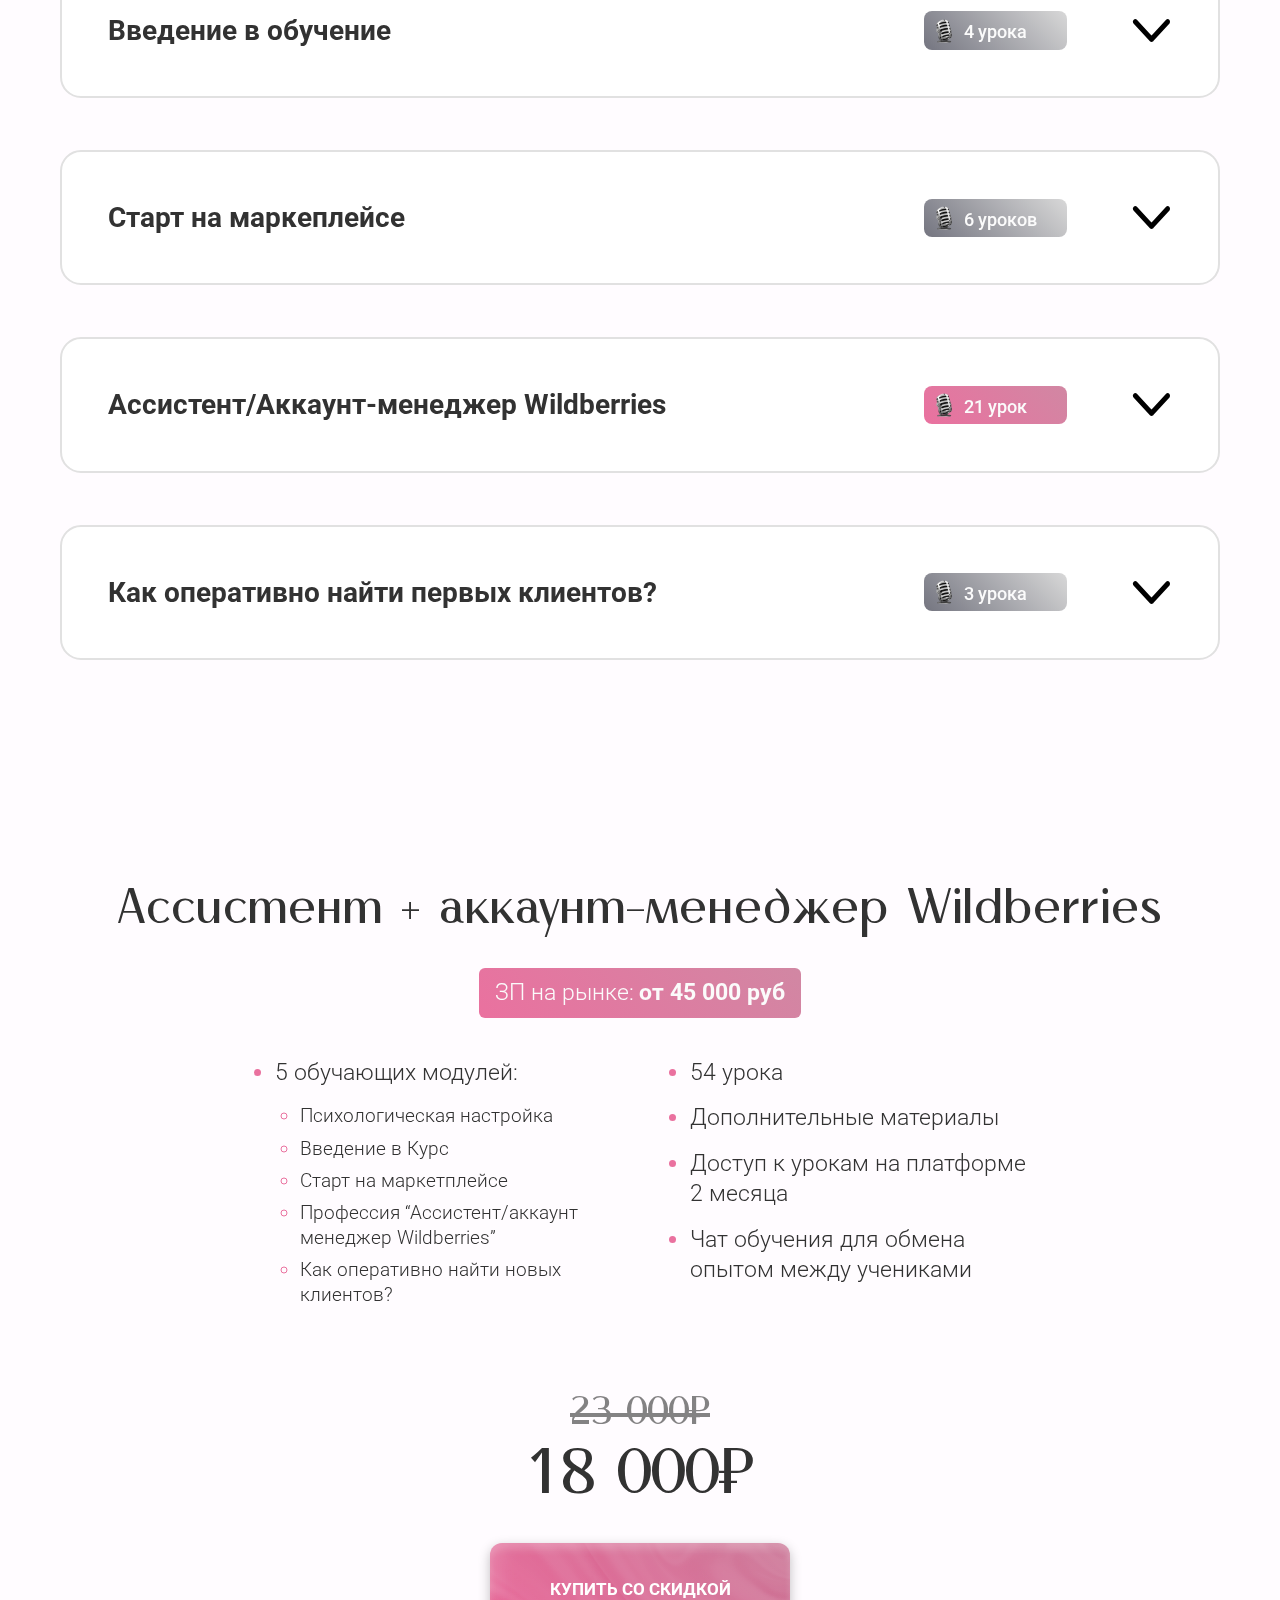
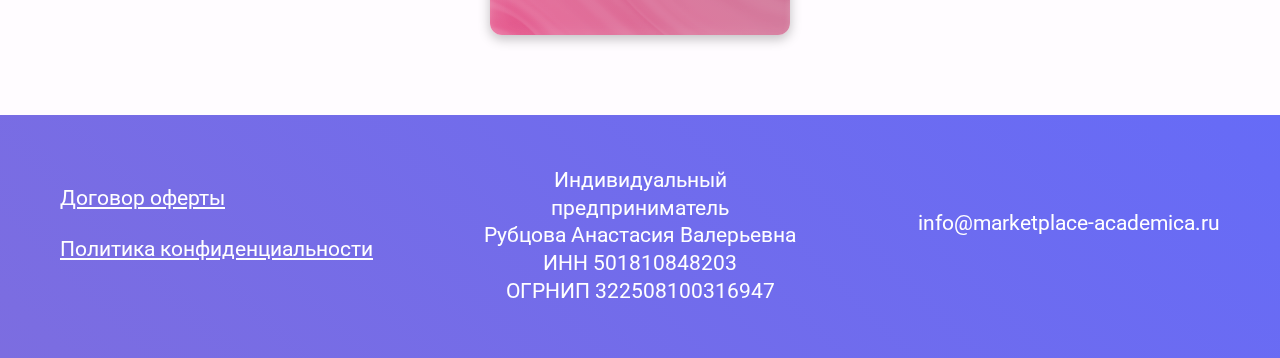
==== commit 503d4ca9: "refactor: new form" ====
--- a/pages/assistant-prog.html
+++ b/pages/assistant-prog.html
@@ -1,503 +1,568 @@
 <!DOCTYPE html>
 <html lang="ru">
-
-<head>
-  <meta charset="UTF-8">
-  <meta http-equiv="X-UA-Compatible" content="IE=edge">
-  <meta name="viewport" content="width=device-width, initial-scale=1.0">
-  <title>Assistant - Academica</title>
-  <link rel="shortcut icon" href="../assets/favicon.ico" type="image/x-icon">
-  <link rel="preconnect" href="https://fonts.googleapis.com">
-  <link rel="preconnect" href="https://fonts.gstatic.com" crossorigin>
-  <link href="https://fonts.googleapis.com/css2?family=Roboto:wght@100;300;400;500;700;900&display=swap"
-    rel="stylesheet">
-  <link rel="stylesheet" href="../styles/programs.css">
-  <!-- Carrot quest BEGIN -->
-  <script type="text/javascript">
-    !function () { function t(t, e) { return function () { window.carrotquestasync.push(t, arguments) } } if ("undefined" == typeof carrotquest) { var e = document.createElement("script"); e.type = "text/javascript", e.async = !0, e.src = "https://cdn.carrotquest.app/api.min.js", document.getElementsByTagName("head")[0].appendChild(e), window.carrotquest = {}, window.carrotquestasync = [], carrotquest.settings = {}; for (var n = ["connect", "track", "identify", "auth", "onReady", "addCallback", "removeCallback", "trackMessageInteraction"], a = 0; a < n.length; a++)carrotquest[n[a]] = t(n[a]) } }(), carrotquest.connect("51610-23145017e0c7c07689853e2057");
-  </script>
-  <!-- Carrot quest END -->
-</head>
-
-<body>
-  <header class="header">
-    <div class="container header__container">
-      <ul class="header__list">
-        <li class="header__item">
-          Длительность:<span class="header__color header__color_assistant"
-            >1 месяц</span
-          >
-        </li>
-        <li class="header__item">
-          Старт обучения:<span class="header__color header__color_assistant"
-            >11 августа</span
-          >
-        </li>
-        <li class="header__item header__logo"><a href="../index.html" class="logo-link"></a></li>
-        <li class="header__item header__item_left">
-          Кол-во уроков:<span class="header__color header__color_assistant"
-            >54 урока</span
-          >
-        </li>
-        <li class="header__item header__item_left">
-          Доступ к урокам:<span class="header__color header__color_assistant"
-            >2 месяца</span
-          >
-        </li>
-      </ul>
-      <h1 class="header__title">
-        программа профессии
-        <span class="header__color header__color_assistant">
-          «Ассистент + аккаунт-менеджер Wildberries»
-        </span>
-      </h1>
-    </div>
-  </header>
-  <main class="main">
-    <section class="program">
-      <div class="container program__container">
-        <h2 class="program__title">Программа профессии</h2>
-
-        <input type="checkbox" name="ac" id="ac1" checked />
-        <label for="ac1" class="program-item__header">
-          <span class="program-item__title"
-            >Психологическая настройка на прорыв</span
-          >
-          <span class="program-item__lessons-amount">6 уроков</span>
-          <span class="program-item__arrow"></span>
-        </label>
-        <div class="program-item__content">
-          <table class="program-item__lessons">
-            <tr>
-              <td>Урок&nbsp;0</td>
-              <td>Вводный урок</td>
-            </tr>
-            <tr>
-              <td>Урок&nbsp;1</td>
-              <td>Работа на GetCourse + GoogleDocs</td>
-            </tr>
-            <tr>
-              <td>Урок&nbsp;2</td>
-              <td>
-                Мотиваторы и демотиваторы, которые помогают нам осознавать
-                свои истинные цели. Энергичность - как ей управлять?
-              </td>
-            </tr>
-            <tr>
-              <td>Урок&nbsp;3</td>
-              <td>
-                Вы запутались или остановились: как устроена вера в себя? Как
-                ее развивать в себе и окружающих?
-              </td>
-            </tr>
-            <tr>
-              <td>Урок&nbsp;4</td>
-              <td>
-                Поражения и неудачи. Как выйти из зоны комфорта и извлекать
-                уроки из ошибок?
-              </td>
-            </tr>
-            <tr>
-              <td>Урок&nbsp;5</td>
-              <td>
-                Как устроена денежная мотивация? И сможет ли она направить вас
-                на верный путь
-              </td>
-            </tr>
-          </table>
-          <div class="program-item__right">
-            <div class="program-item__result">
-              <h4 class="program-item__result-title">Результат:</h4>
-              <p class="program-item__result-text">
-                Найдешь свой внутренний ресурс для карьерного роста,
-                определишь цели и индивидуальную стратегию развития. Станешь
-                более энергичным(ой), уверенным(ой) и сделаешь первый шаг к
-                изменениям своей личности.
-              </p>
+  <head>
+    <meta charset="UTF-8" />
+    <meta http-equiv="X-UA-Compatible" content="IE=edge" />
+    <meta name="viewport" content="width=device-width, initial-scale=1.0" />
+    <title>Assistant - Academica</title>
+    <link
+      rel="shortcut icon"
+      href="../assets/favicon.ico"
+      type="image/x-icon"
+    />
+    <link rel="preconnect" href="https://fonts.googleapis.com" />
+    <link rel="preconnect" href="https://fonts.gstatic.com" crossorigin />
+    <link
+      href="https://fonts.googleapis.com/css2?family=Roboto:wght@100;300;400;500;700;900&display=swap"
+      rel="stylesheet"
+    />
+    <link rel="stylesheet" href="../styles/programs.css" />
+    <!-- Carrot quest BEGIN -->
+    <script type="text/javascript">
+      !(function () {
+        function t(t, e) {
+          return function () {
+            window.carrotquestasync.push(t, arguments);
+          };
+        }
+        if ("undefined" == typeof carrotquest) {
+          var e = document.createElement("script");
+          (e.type = "text/javascript"),
+            (e.async = !0),
+            (e.src = "https://cdn.carrotquest.app/api.min.js"),
+            document.getElementsByTagName("head")[0].appendChild(e),
+            (window.carrotquest = {}),
+            (window.carrotquestasync = []),
+            (carrotquest.settings = {});
+          for (
+            var n = [
+                "connect",
+                "track",
+                "identify",
+                "auth",
+                "onReady",
+                "addCallback",
+                "removeCallback",
+                "trackMessageInteraction",
+              ],
+              a = 0;
+            a < n.length;
+            a++
+          )
+            carrotquest[n[a]] = t(n[a]);
+        }
+      })(),
+        carrotquest.connect("51610-23145017e0c7c07689853e2057");
+    </script>
+    <!-- Carrot quest END -->
+  </head>
+
+  <body>
+    <header class="header">
+      <div class="container header__container">
+        <ul class="header__list">
+          <li class="header__item">
+            Длительность:<span class="header__color header__color_assistant"
+              >1 месяц</span
+            >
+          </li>
+          <li class="header__item">
+            Старт обучения:<span class="header__color header__color_assistant"
+              >11 августа</span
+            >
+          </li>
+          <li class="header__item header__logo">
+            <a href="../index.html" class="logo-link"></a>
+          </li>
+          <li class="header__item header__item_left">
+            Кол-во уроков:<span class="header__color header__color_assistant"
+              >54 урока</span
+            >
+          </li>
+          <li class="header__item header__item_left">
+            Доступ к урокам:<span class="header__color header__color_assistant"
+              >2 месяца</span
+            >
+          </li>
+        </ul>
+        <h1 class="header__title">
+          программа профессии
+          <span class="header__color header__color_assistant">
+            «Ассистент + аккаунт-менеджер Wildberries»
+          </span>
+        </h1>
+      </div>
+    </header>
+    <main class="main">
+      <section class="program">
+        <div class="container program__container">
+          <h2 class="program__title">Программа профессии</h2>
+
+          <input type="checkbox" name="ac" id="ac1" checked />
+          <label for="ac1" class="program-item__header">
+            <span class="program-item__title"
+              >Психологическая настройка на прорыв</span
+            >
+            <span class="program-item__lessons-amount">6 уроков</span>
+            <span class="program-item__arrow"></span>
+          </label>
+          <div class="program-item__content">
+            <table class="program-item__lessons">
+              <tr>
+                <td>Урок&nbsp;0</td>
+                <td>Вводный урок</td>
+              </tr>
+              <tr>
+                <td>Урок&nbsp;1</td>
+                <td>Работа на GetCourse + GoogleDocs</td>
+              </tr>
+              <tr>
+                <td>Урок&nbsp;2</td>
+                <td>
+                  Мотиваторы и демотиваторы, которые помогают нам осознавать
+                  свои истинные цели. Энергичность - как ей управлять?
+                </td>
+              </tr>
+              <tr>
+                <td>Урок&nbsp;3</td>
+                <td>
+                  Вы запутались или остановились: как устроена вера в себя? Как
+                  ее развивать в себе и окружающих?
+                </td>
+              </tr>
+              <tr>
+                <td>Урок&nbsp;4</td>
+                <td>
+                  Поражения и неудачи. Как выйти из зоны комфорта и извлекать
+                  уроки из ошибок?
+                </td>
+              </tr>
+              <tr>
+                <td>Урок&nbsp;5</td>
+                <td>
+                  Как устроена денежная мотивация? И сможет ли она направить вас
+                  на верный путь
+                </td>
+              </tr>
+            </table>
+            <div class="program-item__right">
+              <div class="program-item__result">
+                <h4 class="program-item__result-title">Результат:</h4>
+                <p class="program-item__result-text">
+                  Найдешь свой внутренний ресурс для карьерного роста,
+                  определишь цели и индивидуальную стратегию развития. Станешь
+                  более энергичным(ой), уверенным(ой) и сделаешь первый шаг к
+                  изменениям своей личности.
+                </p>
+              </div>
             </div>
           </div>
+
+          <input type="checkbox" name="ac" id="ac2" />
+          <label for="ac2" class="program-item__header">
+            <span class="program-item__title">Введение в обучение </span>
+            <span class="program-item__lessons-amount">4 урока</span>
+            <span class="program-item__arrow"></span>
+          </label>
+          <div class="program-item__content">
+            <table class="program-item__lessons">
+              <tr>
+                <td>Урок&nbsp;0</td>
+                <td>Вводный урок</td>
+              </tr>
+              <tr>
+                <td>Урок&nbsp;1</td>
+                <td>Правила эффективного прохождения курса</td>
+              </tr>
+              <tr>
+                <td>Урок&nbsp;2</td>
+                <td>Обзор профессий</td>
+              </tr>
+              <tr>
+                <td>Урок&nbsp;3</td>
+                <td>Словарь маркетплейсера</td>
+              </tr>
+            </table>
+            <div class="program-item__right">
+              <h4 class="program-item__add-title">Доп. материалы:</h4>
+              <ul class="program-item__add-list">
+                <li>Чек-лист "Глоссарий"</li>
+              </ul>
+              <div class="program-item__result">
+                <h4 class="program-item__result-title">Результат:</h4>
+                <p class="program-item__result-text">
+                  Изучишь основные термины сферы маркетплейсов, необходимые для
+                  дальнейшей работы, узнаешь, какие специалисты работают в этом
+                  бизнесе, и решишь, какие задачи тебе по душе.
+                </p>
+              </div>
+            </div>
+          </div>
+
+          <input type="checkbox" name="ac" id="ac3" />
+          <label for="ac3" class="program-item__header">
+            <span class="program-item__title">Старт на маркеплейсе </span>
+            <span class="program-item__lessons-amount">6 уроков</span>
+            <span class="program-item__arrow"></span>
+          </label>
+          <div class="program-item__content">
+            <table class="program-item__lessons">
+              <tr>
+                <td>Урок&nbsp;1</td>
+                <td>Почему Wildberries? Перспективы развития площадки</td>
+              </tr>
+              <tr>
+                <td>Урок&nbsp;2</td>
+                <td>Регистрация в кабинете Wildberries</td>
+              </tr>
+              <tr>
+                <td>Урок&nbsp;3</td>
+                <td>Обзор кабинета продавца Wildberries</td>
+              </tr>
+              <tr>
+                <td>Урок&nbsp;4</td>
+                <td>Алгоритмы Wildberries</td>
+              </tr>
+              <tr>
+                <td>Урок&nbsp;5</td>
+                <td>
+                  Где брать актуальную информацию о работе с маркетплейсом
+                </td>
+              </tr>
+              <tr>
+                <td>Урок&nbsp;6</td>
+                <td>Экономика торговли на маркетплейсе</td>
+              </tr>
+            </table>
+            <div class="program-item__right">
+              <h4 class="program-item__add-title">Доп. материалы:</h4>
+              <ul class="program-item__add-list">
+                <li>
+                  Чек-лист "Где брать актуальную информацию о работе с
+                  маркетплейсом"
+                </li>
+                <li>
+                  Чек-лист "Источники актуальной информации по Wildberries"
+                </li>
+              </ul>
+              <div class="program-item__result">
+                <h4 class="program-item__result-title">Результат:</h4>
+                <p class="program-item__result-text">
+                  Разберешься в основах работы на Wildberries, создашь крепкий
+                  фундамент знаний, на котором будет строиться дальнейшее
+                  обучение. Узнаешь, как быстро находить всю необходимую
+                  информацию и быть в курсе новостей маркетплейсов.
+                </p>
+              </div>
+            </div>
+          </div>
+
+          <input type="checkbox" name="ac" id="ac4" />
+          <label for="ac4" class="program-item__header">
+            <span class="program-item__title"
+              >Ассистент/Аккаунт-менеджер Wildberries</span
+            >
+            <span
+              class="program-item__lessons-amount program-item__lessons-amount_assistant"
+              >21 урок</span
+            >
+            <span class="program-item__arrow"></span>
+          </label>
+          <div class="program-item__content">
+            <table class="program-item__lessons">
+              <tr>
+                <td>Урок&nbsp;0</td>
+                <td>Вводный урок</td>
+              </tr>
+              <tr>
+                <td>Урок&nbsp;1</td>
+                <td>Сервис аналитики MPStats</td>
+              </tr>
+              <tr>
+                <td>Урок&nbsp;2</td>
+                <td>
+                  Создание карточек и их загрузка
+                  <ul>
+                    <li>Массовое добавление товаров</li>
+                    <li>Редактирование товаров</li>
+                    <li>Дозагрузка цветов и размеров</li>
+                    <li>Добавление рекомендаций</li>
+                    <li>Управление штрихкодами</li>
+                    <li>Загрузка логотипа товара</li>
+                  </ul>
+                </td>
+              </tr>
+              <tr>
+                <td>Урок&nbsp;3</td>
+                <td>Работа с приложением</td>
+              </tr>
+              <tr>
+                <td>Урок&nbsp;4</td>
+                <td>Смена названия товара</td>
+              </tr>
+              <tr>
+                <td>Урок&nbsp;5</td>
+                <td>
+                  Что такое SEO
+                  <ul>
+                    <li>Анализ ключевых запросов</li>
+                    <li>Присутствие в категориях</li>
+                    <li>
+                      Пошаговая инструкция по SEO-оптимизации карточки товара
+                    </li>
+                  </ul>
+                </td>
+              </tr>
+              <tr>
+                <td>Урок&nbsp;6</td>
+                <td>Маркировка товара</td>
+              </tr>
+              <tr>
+                <td>Урок&nbsp;7</td>
+                <td>Правила упаковки и отгрузки</td>
+              </tr>
+              <tr>
+                <td>Урок&nbsp;8</td>
+                <td>Работа с расхождениями</td>
+              </tr>
+              <tr>
+                <td>Урок&nbsp;9</td>
+                <td>FBS и FBO</td>
+              </tr>
+              <tr>
+                <td>Урок&nbsp;10</td>
+                <td>Создание отгрузки на FBO</td>
+              </tr>
+              <tr>
+                <td>Урок&nbsp;11</td>
+                <td>Региональные склады</td>
+              </tr>
+              <tr>
+                <td>Урок&nbsp;12</td>
+                <td>Транзитные поставки</td>
+              </tr>
+              <tr>
+                <td>Урок&nbsp;13</td>
+                <td>Работа со складом FBS</td>
+              </tr>
+              <tr>
+                <td>Урок&nbsp;14</td>
+                <td>Работа с фулфилментами</td>
+              </tr>
+              <tr>
+                <td>Урок&nbsp;15</td>
+                <td>
+                  Отзывы и вопросы
+                  <ul>
+                    <li>Работа с претензиями</li>
+                    <li>Удаление отзывов</li>
+                  </ul>
+                </td>
+              </tr>
+              <tr>
+                <td>Урок&nbsp;16</td>
+                <td>Участие в акциях</td>
+              </tr>
+              <tr>
+                <td>Урок&nbsp;17</td>
+                <td>Работа с ценами</td>
+              </tr>
+              <tr>
+                <td>Урок&nbsp;18</td>
+                <td>
+                  Отчёты Wildberries
+                  <ul>
+                    <li>Остатки по складам</li>
+                    <li>Сводный по поставщику</li>
+                    <li>Продажи</li>
+                  </ul>
+                </td>
+              </tr>
+              <tr>
+                <td>Урок&nbsp;19</td>
+                <td>Раздел финансы в кабинете продавца</td>
+              </tr>
+              <tr>
+                <td>Урок&nbsp;20</td>
+                <td>Работа с Технической поддержкой Wildberries</td>
+              </tr>
+            </table>
+            <div class="program-item__right">
+              <h4 class="program-item__add-title">Доп. материалы:</h4>
+              <ul class="program-item__add-list">
+                <li>
+                  Чек-лист "Пошаговая инструкция по SEO-оптимизации карточки
+                  товара"
+                </li>
+                <li>Таблица "Региональные склады"</li>
+                <li>Таблица "По каким вопросам стоит писать в ТП"</li>
+                <li>Чек-лист “FBS и FBO - сравнение”</li>
+              </ul>
+              <div class="program-item__result">
+                <h4 class="program-item__result-title">Результат:</h4>
+                <p class="program-item__result-text">
+                  Научишься работать с сервисами аналитики, создавать и
+                  загружать карточки товара, работать в приложении Wildberrries.
+                  С легкостью освоишь правила работы со складами и принципы
+                  создания поставок, маркировки товара, упаковки. Узнаешь
+                  секреты общения с технической поддержкой Wildberries и
+                  покупателями.
+                </p>
+              </div>
+            </div>
+          </div>
+
+          <input type="checkbox" name="ac" id="ac7" />
+          <label for="ac7" class="program-item__header">
+            <span class="program-item__title"
+              >Как оперативно найти первых клиентов?</span
+            >
+            <span class="program-item__lessons-amount">3 урока</span>
+            <span class="program-item__arrow"></span>
+          </label>
+          <div class="program-item__content">
+            <table class="program-item__lessons">
+              <tr>
+                <td>Урок&nbsp;0</td>
+                <td>Вводный урок</td>
+              </tr>
+              <tr>
+                <td>Урок&nbsp;1</td>
+                <td>Где искать?</td>
+              </tr>
+              <tr>
+                <td>Урок&nbsp;2</td>
+                <td>Упаковка себя как эксперта</td>
+              </tr>
+            </table>
+            <div class="program-item__right">
+              <h4 class="program-item__add-title">Доп. материалы:</h4>
+              <ul class="program-item__add-list">
+                <li>Чек-лист "Каналы поиска"</li>
+              </ul>
+              <div class="program-item__result">
+                <h4 class="program-item__result-title">Результат:</h4>
+                <p class="program-item__result-text">
+                  Сформируешь в себе психологическую готовность к смене
+                  профессии и успешному росту. Научишься правильно презентовать
+                  себя и раскрывать свои лучшие профессиональные стороны.
+                </p>
+              </div>
+            </div>
+          </div>
         </div>
-
-        <input type="checkbox" name="ac" id="ac2" />
-        <label for="ac2" class="program-item__header">
-          <span class="program-item__title">Введение в обучение </span>
-          <span class="program-item__lessons-amount">4 урока</span>
-          <span class="program-item__arrow"></span>
-        </label>
-        <div class="program-item__content">
-          <table class="program-item__lessons">
-            <tr>
-              <td>Урок&nbsp;0</td>
-              <td>Вводный урок</td>
-            </tr>
-            <tr>
-              <td>Урок&nbsp;1</td>
-              <td>Правила эффективного прохождения курса</td>
-            </tr>
-            <tr>
-              <td>Урок&nbsp;2</td>
-              <td>Обзор профессий</td>
-            </tr>
-            <tr>
-              <td>Урок&nbsp;3</td>
-              <td>Словарь маркетплейсера</td>
-            </tr>
-          </table>
-          <div class="program-item__right">
-            <h4 class="program-item__add-title">Доп. материалы:</h4>
-            <ul class="program-item__add-list">
-              <li>Чек-лист "Глоссарий"</li>
-            </ul>
-            <div class="program-item__result">
-              <h4 class="program-item__result-title">Результат:</h4>
-              <p class="program-item__result-text">
-                Изучишь основные термины сферы маркетплейсов, необходимые для
-                дальнейшей работы, узнаешь, какие специалисты работают в этом
-                бизнесе, и решишь, какие задачи тебе по душе.
-              </p>
-            </div>
-          </div>
-        </div>
-
-        <input type="checkbox" name="ac" id="ac3" />
-        <label for="ac3" class="program-item__header">
-          <span class="program-item__title">Старт на маркеплейсе </span>
-          <span class="program-item__lessons-amount">6 уроков</span>
-          <span class="program-item__arrow"></span>
-        </label>
-        <div class="program-item__content">
-          <table class="program-item__lessons">
-            <tr>
-              <td>Урок&nbsp;1</td>
-              <td>Почему Wildberries? Перспективы развития площадки</td>
-            </tr>
-            <tr>
-              <td>Урок&nbsp;2</td>
-              <td>Регистрация в кабинете Wildberries</td>
-            </tr>
-            <tr>
-              <td>Урок&nbsp;3</td>
-              <td>Обзор кабинета продавца Wildberries</td>
-            </tr>
-            <tr>
-              <td>Урок&nbsp;4</td>
-              <td>Алгоритмы Wildberries</td>
-            </tr>
-            <tr>
-              <td>Урок&nbsp;5</td>
-              <td>
-                Где брать актуальную информацию о работе с маркетплейсом
-              </td>
-            </tr>
-            <tr>
-              <td>Урок&nbsp;6</td>
-              <td>Экономика торговли на маркетплейсе</td>
-            </tr>
-          </table>
-          <div class="program-item__right">
-            <h4 class="program-item__add-title">Доп. материалы:</h4>
-            <ul class="program-item__add-list">
+      </section>
+      <section class="price">
+        <div class="container price__container">
+          <h2 class="price__title">Ассистент + аккаунт-менеджер Wildberries</h2>
+          <p class="price__salary price__salary_assistant">
+            ЗП на рынке:<span class="price__salary_span">от 45 000 руб</span>
+          </p>
+          <div class="price__list-wrap">
+            <ul class="price__list price__list_assistant">
               <li>
-                Чек-лист "Где брать актуальную информацию о работе с
-                маркетплейсом"
-              </li>
-              <li>
-                Чек-лист "Источники актуальной информации по Wildberries"
+                5 обучающих модулей:
+                <ul class="price__sublist">
+                  <li>Психологическая настройка</li>
+                  <li>Введение в Курс</li>
+                  <li>Старт на маркетплейсе</li>
+                  <li>Профессия “Ассистент/аккаунт менеджер Wildberries”</li>
+                  <li>Как оперативно найти новых клиентов?</li>
+                </ul>
               </li>
             </ul>
-            <div class="program-item__result">
-              <h4 class="program-item__result-title">Результат:</h4>
-              <p class="program-item__result-text">
-                Разберешься в основах работы на Wildberries, создашь крепкий
-                фундамент знаний, на котором будет строиться дальнейшее
-                обучение. Узнаешь, как быстро находить всю необходимую
-                информацию и быть в курсе новостей маркетплейсов.
-              </p>
-            </div>
+            <ul class="price__list price__list_assistant">
+              <li>54 урока</li>
+              <li>Дополнительные материалы</li>
+              <li>Доступ к урокам на платформе 2 месяца</li>
+              <li>Чат обучения для обмена опытом между учениками</li>
+            </ul>
+          </div>
+          <del class="price__del">23 000₽</del>
+          <p class="price__price">18 000₽</p>
+          <div class="price__btn-wrap">
+            <a href="./pages/form.html"
+              type="button"
+              class="price__btn price__btn_assistant"
+              data-id="3544961"
+              data-price="18000"
+              data-part6="20000"
+              data-part10="21000"
+              data-part12="22000"
+              data-title="Ассистент + аккаунт-менеджер Wildberries"
+              data-salary="45 000"
+            >
+              <span class="price__btn-span"></span
+              ><span class="price__btn-text">Купить со скидкой</span>
+            </a>
           </div>
         </div>
-
-        <input type="checkbox" name="ac" id="ac4" />
-        <label for="ac4" class="program-item__header">
-          <span class="program-item__title"
-            >Ассистент/Аккаунт-менеджер Wildberries</span
+      </section>
+    </main>
+    <footer class="reg__footer footer">
+      <div class="container">
+        <div class="footer__left">
+          <a href="https://docs.google.com/document/d/1Qbpj-ZhC4bZYp-ws21drnF-vjDmOjuOz/edit?usp=sharing&ouid=103853589422787133265&rtpof=true&sd=true" class="footer__link oferta" target="_blank"
+            >Договор оферты</a
           >
-          <span
-            class="program-item__lessons-amount program-item__lessons-amount_assistant"
-            >21 урок</span
+          <a href="https://docs.google.com/document/d/1Nqn0ZXm5xjLVbxRkRzDB7zubb-1LVPXu/edit?usp=sharing&ouid=103853589422787133265&rtpof=true&sd=true" class="footer__link privacy" target="_blank"
+            >Политика конфиденциальности</a
           >
-          <span class="program-item__arrow"></span>
-        </label>
-        <div class="program-item__content">
-          <table class="program-item__lessons">
-            <tr>
-              <td>Урок&nbsp;0</td>
-              <td>Вводный урок</td>
-            </tr>
-            <tr>
-              <td>Урок&nbsp;1</td>
-              <td>Сервис аналитики MPStats</td>
-            </tr>
-            <tr>
-              <td>Урок&nbsp;2</td>
-              <td>
-                Создание карточек и их загрузка
-                <ul>
-                  <li>Массовое добавление товаров</li>
-                  <li>Редактирование товаров</li>
-                  <li>Дозагрузка цветов и размеров</li>
-                  <li>Добавление рекомендаций</li>
-                  <li>Управление штрихкодами</li>
-                  <li>Загрузка логотипа товара</li>
-                </ul>
-              </td>
-            </tr>
-            <tr>
-              <td>Урок&nbsp;3</td>
-              <td>Работа с приложением</td>
-            </tr>
-            <tr>
-              <td>Урок&nbsp;4</td>
-              <td>Смена названия товара</td>
-            </tr>
-            <tr>
-              <td>Урок&nbsp;5</td>
-              <td>
-                Что такое SEO
-                <ul>
-                  <li>Анализ ключевых запросов</li>
-                  <li>Присутствие в категориях</li>
-                  <li>
-                    Пошаговая инструкция по SEO-оптимизации карточки товара
-                  </li>
-                </ul>
-              </td>
-            </tr>
-            <tr>
-              <td>Урок&nbsp;6</td>
-              <td>Маркировка товара</td>
-            </tr>
-            <tr>
-              <td>Урок&nbsp;7</td>
-              <td>Правила упаковки и отгрузки</td>
-            </tr>
-            <tr>
-              <td>Урок&nbsp;8</td>
-              <td>Работа с расхождениями</td>
-            </tr>
-            <tr>
-              <td>Урок&nbsp;9</td>
-              <td>FBS и FBO</td>
-            </tr>
-            <tr>
-              <td>Урок&nbsp;10</td>
-              <td>Создание отгрузки на FBO</td>
-            </tr>
-            <tr>
-              <td>Урок&nbsp;11</td>
-              <td>Региональные склады</td>
-            </tr>
-            <tr>
-              <td>Урок&nbsp;12</td>
-              <td>Транзитные поставки</td>
-            </tr>
-            <tr>
-              <td>Урок&nbsp;13</td>
-              <td>Работа со складом FBS</td>
-            </tr>
-            <tr>
-              <td>Урок&nbsp;14</td>
-              <td>Работа с фулфилментами</td>
-            </tr>
-            <tr>
-              <td>Урок&nbsp;15</td>
-              <td>
-                Отзывы и вопросы
-                <ul>
-                  <li>Работа с претензиями</li>
-                  <li>Удаление отзывов</li>
-                </ul>
-              </td>
-            </tr>
-            <tr>
-              <td>Урок&nbsp;16</td>
-              <td>Участие в акциях</td>
-            </tr>
-            <tr>
-              <td>Урок&nbsp;17</td>
-              <td>Работа с ценами</td>
-            </tr>
-            <tr>
-              <td>Урок&nbsp;18</td>
-              <td>
-                Отчёты Wildberries
-                <ul>
-                  <li>Остатки по складам</li>
-                  <li>Сводный по поставщику</li>
-                  <li>Продажи</li>
-                </ul>
-              </td>
-            </tr>
-            <tr>
-              <td>Урок&nbsp;19</td>
-              <td>Раздел финансы в кабинете продавца</td>
-            </tr>
-            <tr>
-              <td>Урок&nbsp;20</td>
-              <td>Работа с Технической поддержкой Wildberries</td>
-            </tr>
-          </table>
-          <div class="program-item__right">
-            <h4 class="program-item__add-title">Доп. материалы:</h4>
-            <ul class="program-item__add-list">
-              <li>
-                Чек-лист "Пошаговая инструкция по SEO-оптимизации карточки
-                товара"
-              </li>
-              <li>Таблица "Региональные склады"</li>
-              <li>Таблица "По каким вопросам стоит писать в ТП"</li>
-              <li>Чек-лист “FBS и FBO - сравнение”</li>
-            </ul>
-            <div class="program-item__result">
-              <h4 class="program-item__result-title">Результат:</h4>
-              <p class="program-item__result-text">
-                Научишься работать с сервисами аналитики, создавать и
-                загружать карточки товара, работать в приложении Wildberrries.
-                С легкостью освоишь правила работы со складами и принципы
-                создания поставок, маркировки товара, упаковки. Узнаешь
-                секреты общения с технической поддержкой Wildberries и
-                покупателями.
-              </p>
-            </div>
-          </div>
         </div>
-
-        <input type="checkbox" name="ac" id="ac7" />
-        <label for="ac7" class="program-item__header">
-          <span class="program-item__title"
-            >Как оперативно найти первых клиентов?</span
+        <div class="footer__center">
+          <p class="footer__text">Индивидуальный предприниматель</p>
+          <p class="footer__text ip-name">Рубцова Анастасия Валерьевна</p>
+          <p class="footer__text ip-inn">ИНН 501810848203</p>
+          <p class="footer__text ip-ogrnip">ОГРНИП 322508100316947</p>
+        </div>
+        <div class="footer__right">
+          <a
+            href="mailto:info@marketplace-academica.ru"
+            class="footer__link ip-mail"
+            >info@marketplace-academica.ru</a
           >
-          <span class="program-item__lessons-amount">3 урока</span>
-          <span class="program-item__arrow"></span>
-        </label>
-        <div class="program-item__content">
-          <table class="program-item__lessons">
-            <tr>
-              <td>Урок&nbsp;0</td>
-              <td>Вводный урок</td>
-            </tr>
-            <tr>
-              <td>Урок&nbsp;1</td>
-              <td>Где искать?</td>
-            </tr>
-            <tr>
-              <td>Урок&nbsp;2</td>
-              <td>Упаковка себя как эксперта</td>
-            </tr>
-          </table>
-          <div class="program-item__right">
-            <h4 class="program-item__add-title">Доп. материалы:</h4>
-            <ul class="program-item__add-list">
-              <li>Чек-лист "Каналы поиска"</li>
-            </ul>
-            <div class="program-item__result">
-              <h4 class="program-item__result-title">Результат:</h4>
-              <p class="program-item__result-text">
-                Сформируешь в себе психологическую готовность к смене
-                профессии и успешному росту. Научишься правильно презентовать
-                себя и раскрывать свои лучшие профессиональные стороны.
-              </p>
-            </div>
-          </div>
         </div>
       </div>
-    </section>
-    <section class="price">
-      <div class="container price__container">
-        <h2 class="price__title">Ассистент + аккаунт-менеджер Wildberries</h2>
-        <p class="price__salary price__salary_assistant">
-          ЗП на рынке:<span class="price__salary_span">от 45 000 руб</span>
-        </p>
-        <div class="price__list-wrap">
-          <ul class="price__list price__list_assistant">
-            <li>
-              5 обучающих модулей:
-              <ul class="price__sublist">
-                <li>Психологическая настройка</li>
-                <li>Введение в Курс</li>
-                <li>Старт на маркетплейсе</li>
-                <li>Профессия “Ассистент/аккаунт менеджер Wildberries”</li>
-                <li>Как оперативно найти новых клиентов?</li>
-              </ul>
-            </li>
-          </ul>
-          <ul class="price__list price__list_assistant">
-            <li>54 урока</li>
-            <li>Дополнительные материалы</li>
-            <li>Доступ к урокам на платформе 2 месяца</li>
-            <li>Чат обучения для обмена опытом между учениками</li>
-          </ul>
-        </div>
-        <del class="price__del">23 000₽</del>
-        <p class="price__price">18 000₽</p>
-        <div class="price__btn-wrap">
-          <button
-            type="button"
-            class="price__btn price__btn_assistant"
-            data-id="3544961"
-            data-price="18000"
-            data-part6="20000"
-            data-part10="21000"
-            data-part12="22000"
-            data-title="Ассистент + аккаунт-менеджер Wildberries"
-            data-salary="45 000"
-          >
-            <span class="price__btn-span"></span
-            ><span class="price__btn-text">Купить со скидкой</span>
-          </button>
-        </div>
+    </footer>
+
+    <!-- Yandex.Metrika counter -->
+    <script type="text/javascript">
+      (function (m, e, t, r, i, k, a) {
+        m[i] =
+          m[i] ||
+          function () {
+            (m[i].a = m[i].a || []).push(arguments);
+          };
+        m[i].l = 1 * new Date();
+        (k = e.createElement(t)),
+          (a = e.getElementsByTagName(t)[0]),
+          (k.async = 1),
+          (k.src = r),
+          a.parentNode.insertBefore(k, a);
+      })(
+        window,
+        document,
+        "script",
+        "https://mc.yandex.ru/metrika/tag.js",
+        "ym"
+      );
+
+      ym(89624411, "init", {
+        clickmap: true,
+        trackLinks: true,
+        accurateTrackBounce: true,
+        webvisor: true,
+      });
+    </script>
+    <noscript>
+      <div>
+        <img
+          src="https://mc.yandex.ru/watch/89624411"
+          style="position: absolute; left: -9999px"
+          alt=""
+        />
       </div>
-    </section>
-  </main>
-  <footer class="reg__footer footer assistant">
-    <div class="container">
-      <div class="footer__left">
-        <a href="./oferta.html" class="footer__link oferta" target="_blank">Договор оферты</a>
-        <a href="./privat.html" class="footer__link privacy" target="_blank">Политика конфиденциальности</a>
-      </div>
-      <div class="footer__center">
-        <p class="footer__text">Индивидуальный предприниматель</p>
-        <p class="footer__text ip-name">имя</p>
-        <p class="footer__text ip-inn">инн</p>
-        <p class="footer__text ip-ogrnip">огрнип</p>
-      </div>
-      <div class="footer__right">
-        <a href="mailto:info@marketplace-academica.ru" class="footer__link ip-mail">info@marketplace-academica.ru</a>
-
-      </div>
-    </div>
-  </footer>
-  <script src="../scripts/main.js"></script>
-  <!-- <script src="../scripts/main-test.js"></script> -->
-  <!-- Yandex.Metrika counter -->
-  <script type="text/javascript">
-    (function (m, e, t, r, i, k, a) {
-      m[i] = m[i] || function () { (m[i].a = m[i].a || []).push(arguments) };
-      m[i].l = 1 * new Date(); k = e.createElement(t), a = e.getElementsByTagName(t)[0], k.async = 1, k.src = r, a.parentNode.insertBefore(k, a)
-    })
-      (window, document, "script", "https://mc.yandex.ru/metrika/tag.js", "ym");
-
-    ym(89624411, "init", {
-      clickmap: true,
-      trackLinks: true,
-      accurateTrackBounce: true,
-      webvisor: true
-    });
-  </script>
-  <noscript>
-    <div><img src="https://mc.yandex.ru/watch/89624411" style="position:absolute; left:-9999px;" alt="" /></div>
-  </noscript>
-  <!-- /Yandex.Metrika counter -->
-</body>
-
-</html>+    </noscript>
+    <!-- /Yandex.Metrika counter -->
+  </body>
+</html>
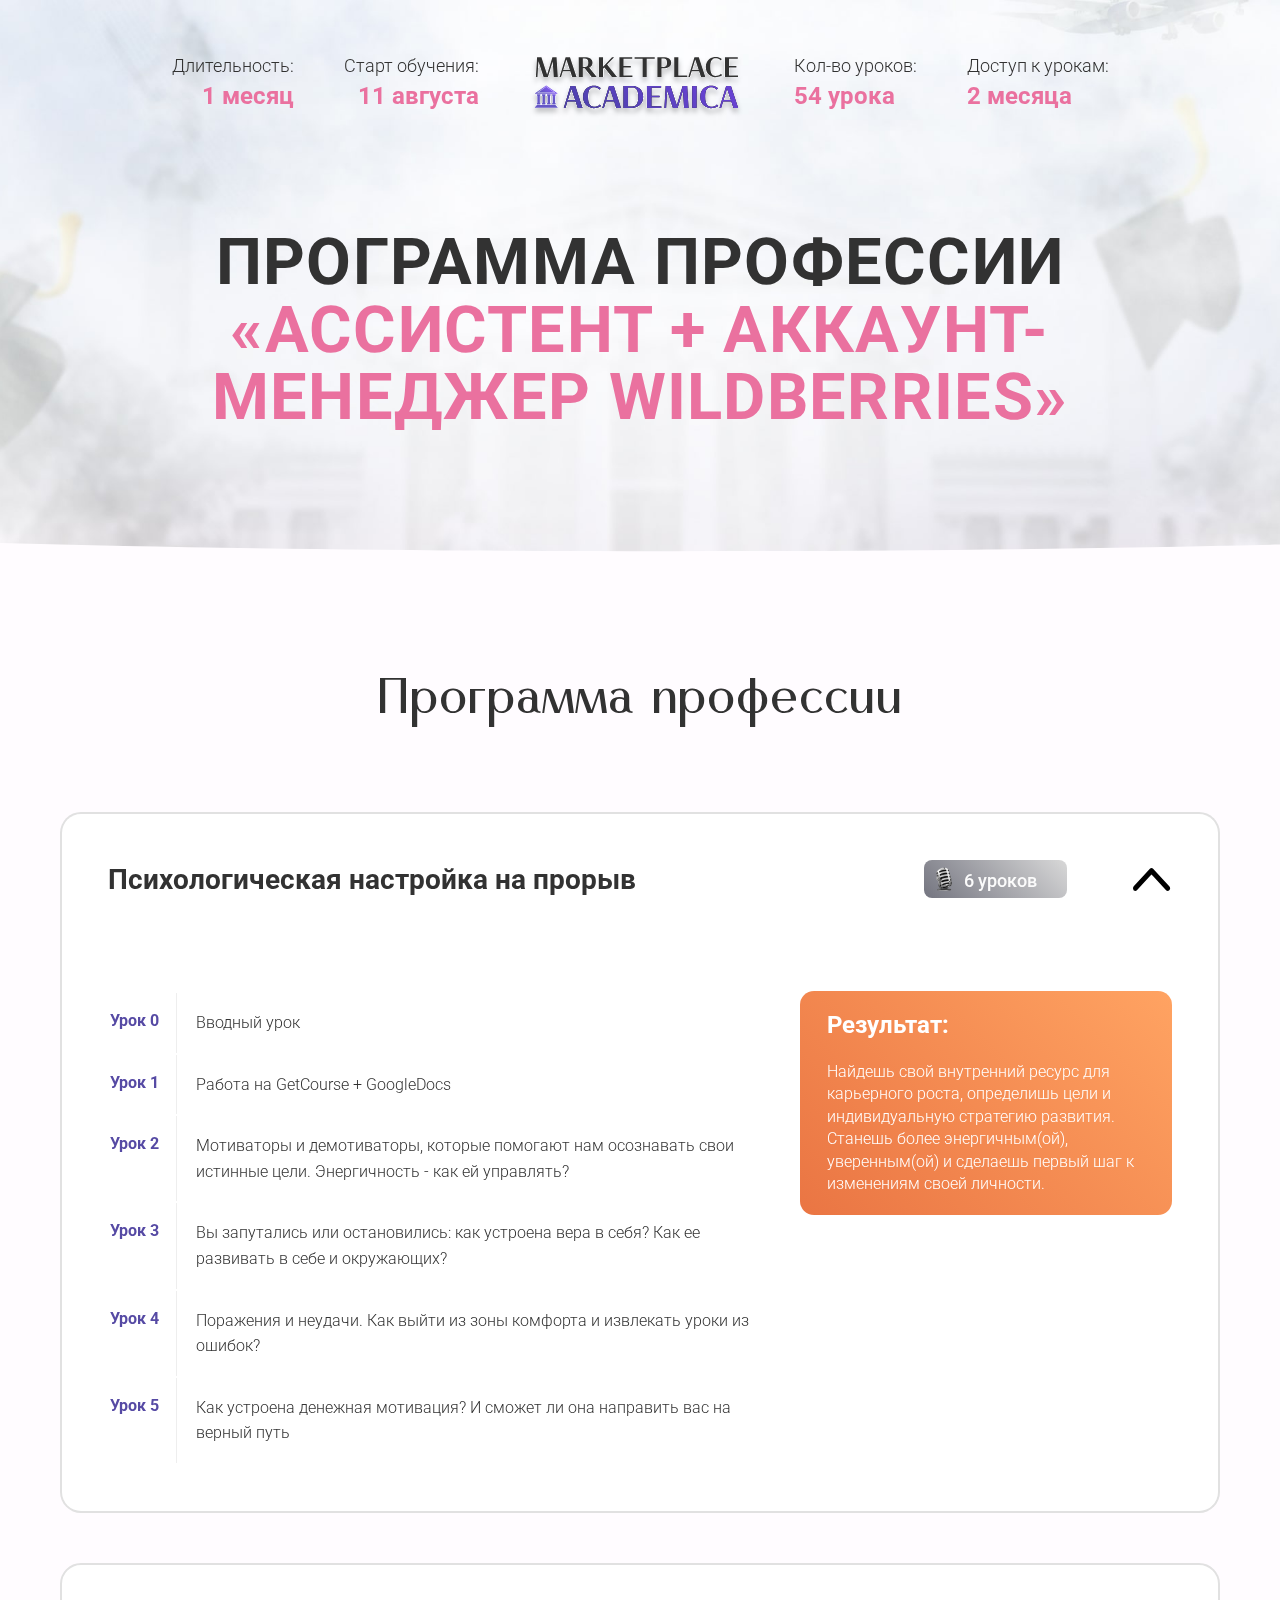
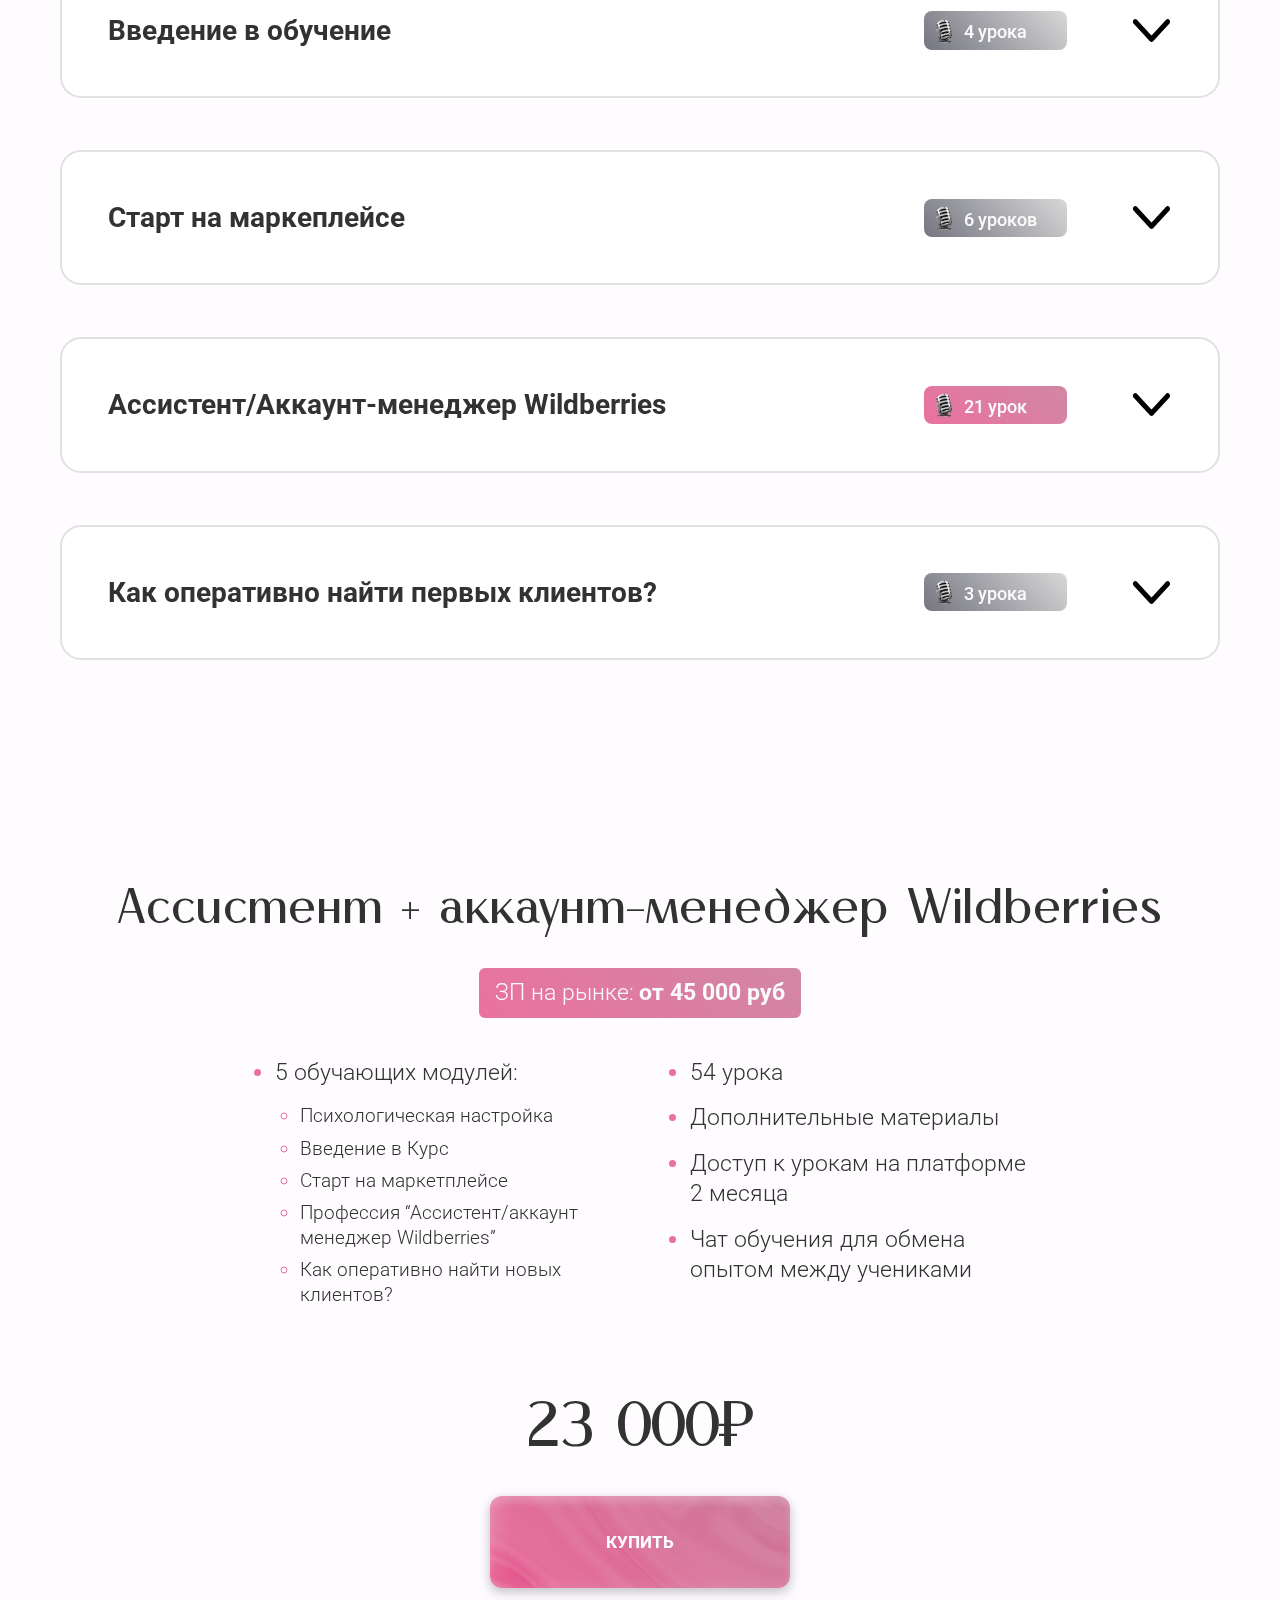
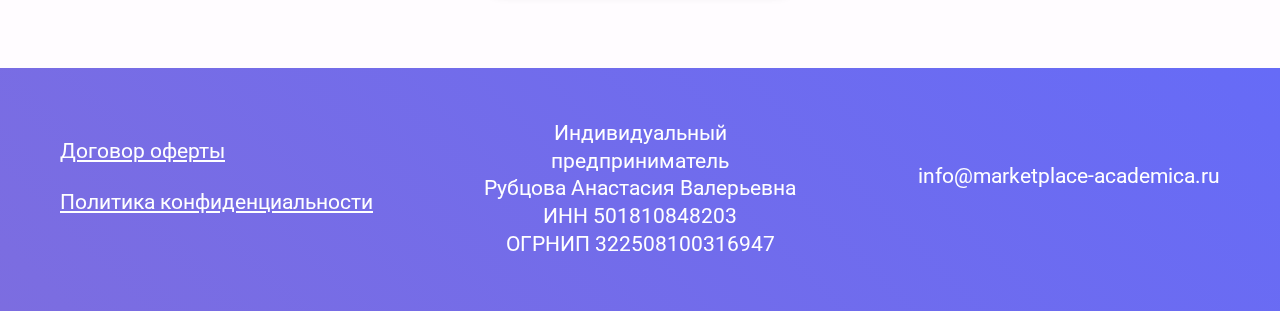
==== commit ce9cba7c: "fix: price" ====
--- a/pages/assistant-prog.html
+++ b/pages/assistant-prog.html
@@ -478,14 +478,13 @@
               <li>Чат обучения для обмена опытом между учениками</li>
             </ul>
           </div>
-          <del class="price__del">23 000₽</del>
-          <p class="price__price">18 000₽</p>
+          <p class="price__price">23 000₽</p>
           <div class="price__btn-wrap">
-            <a href="./pages/form.html"
+            <a href="./form.html?tarif=1"
               type="button"
               class="price__btn price__btn_assistant"
               data-id="3544961"
-              data-price="18000"
+              data-price="23000"
               data-part6="20000"
               data-part10="21000"
               data-part12="22000"
@@ -493,7 +492,7 @@
               data-salary="45 000"
             >
               <span class="price__btn-span"></span
-              ><span class="price__btn-text">Купить со скидкой</span>
+              ><span class="price__btn-text">Купить</span>
             </a>
           </div>
         </div>
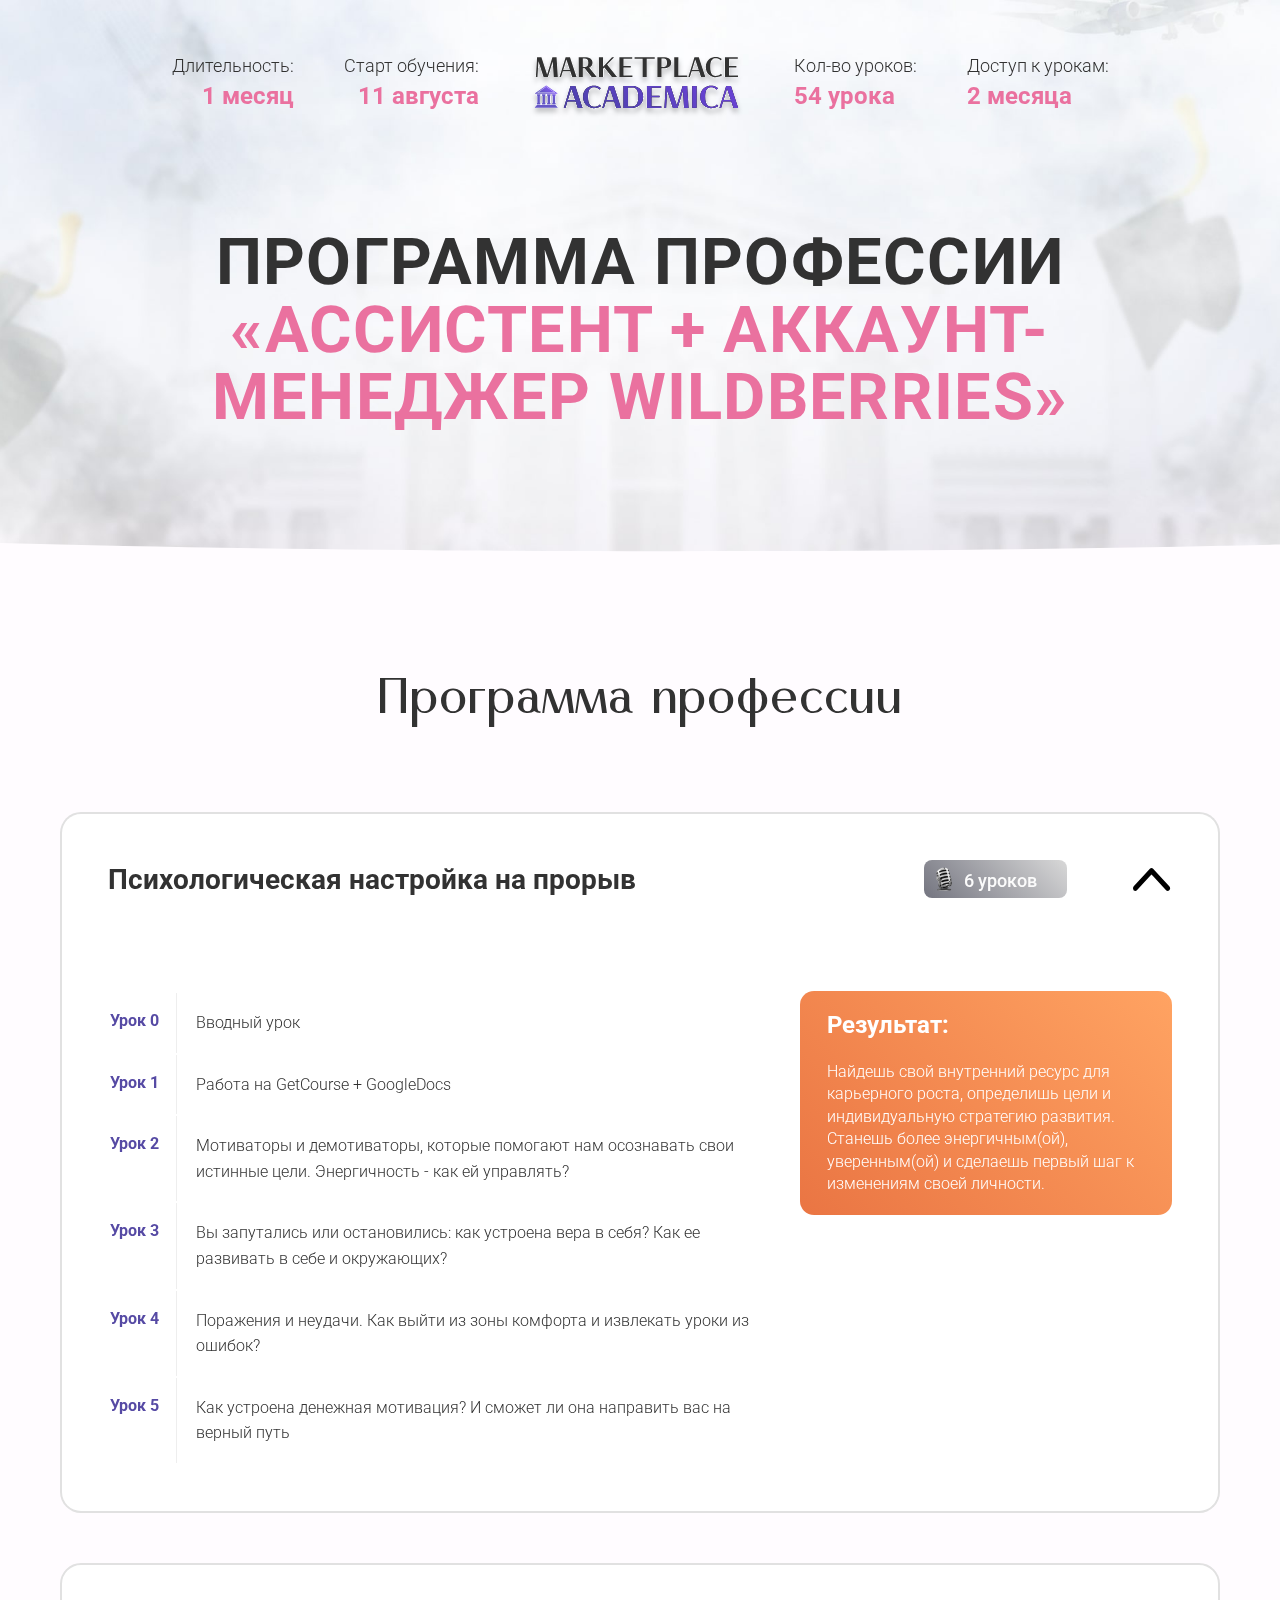
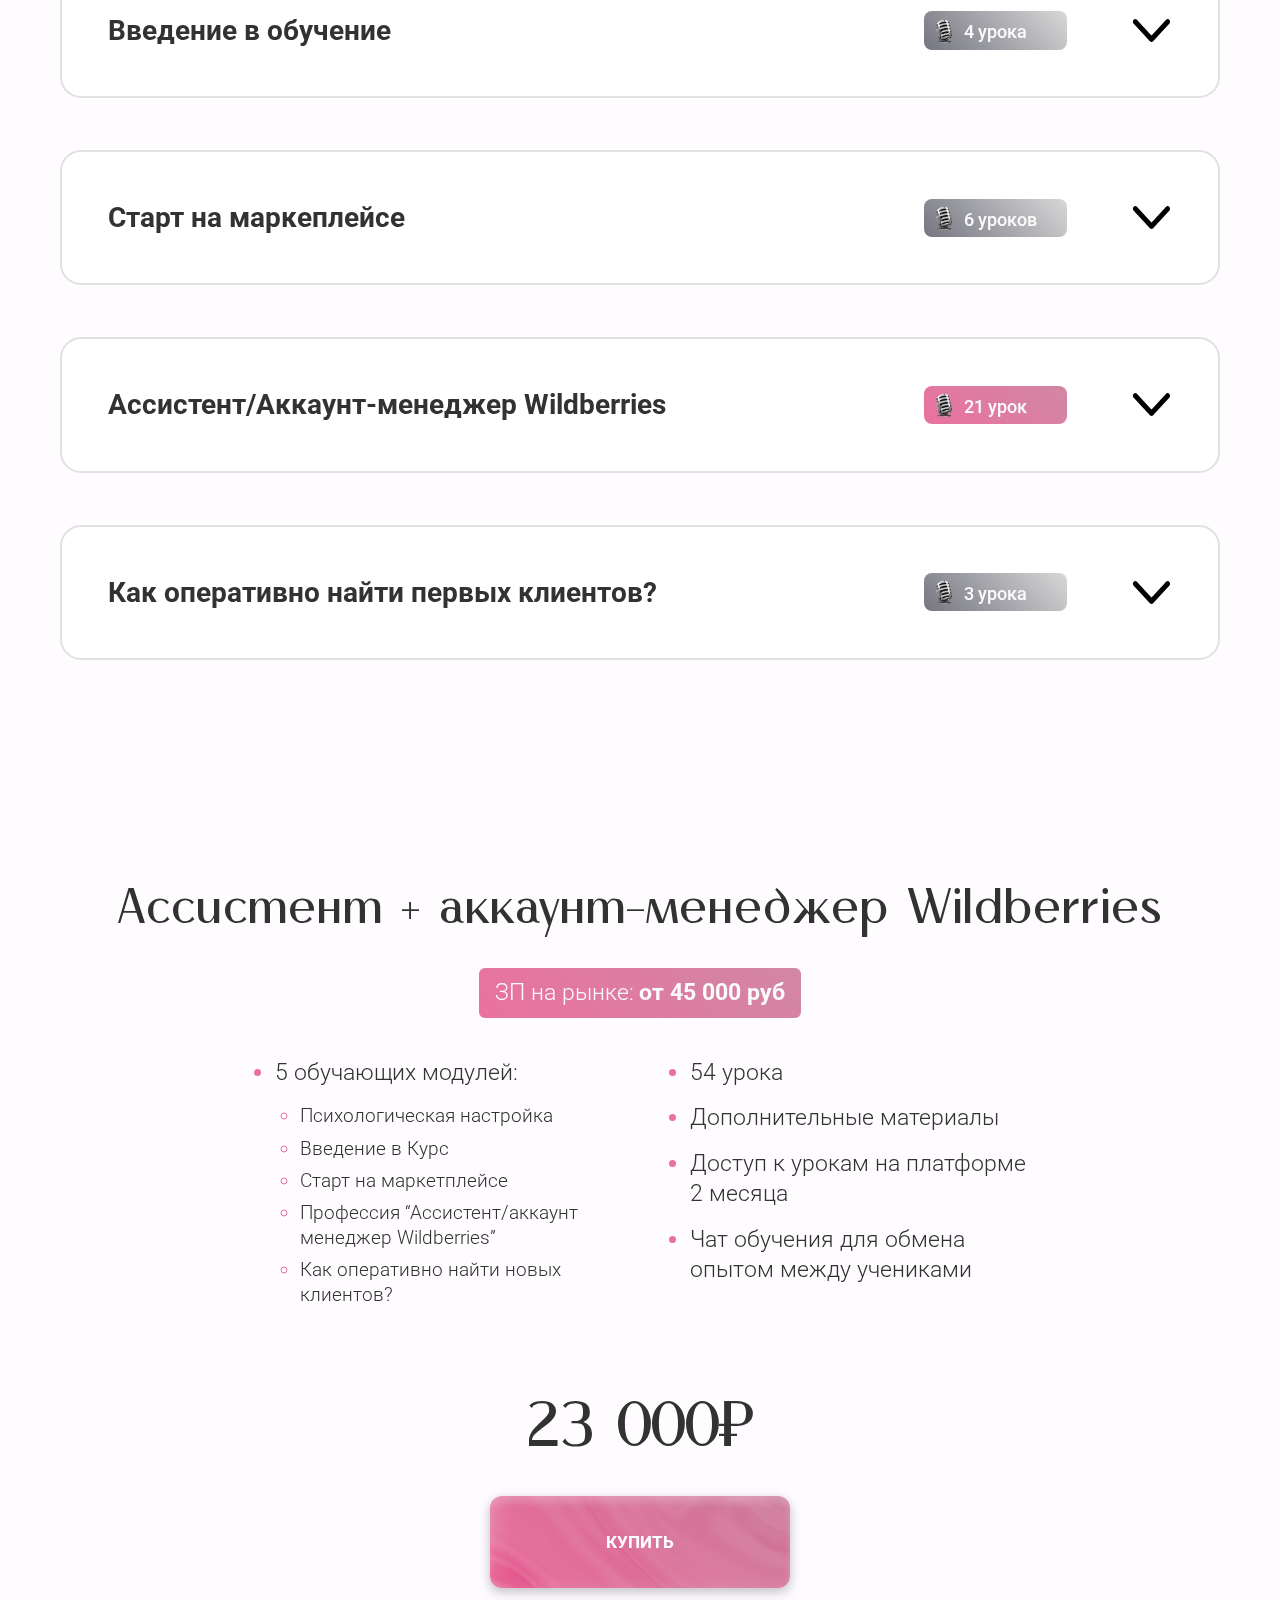
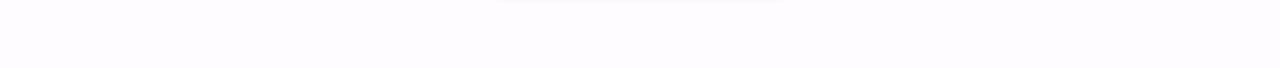
==== commit 11d8b0bf: "refactor: index.html and programs" ====
--- a/pages/assistant-prog.html
+++ b/pages/assistant-prog.html
@@ -480,16 +480,8 @@
           </div>
           <p class="price__price">23 000₽</p>
           <div class="price__btn-wrap">
-            <a href="./form.html?tarif=1"
-              type="button"
+            <a href="./form.html?tarif=3544961"
               class="price__btn price__btn_assistant"
-              data-id="3544961"
-              data-price="23000"
-              data-part6="20000"
-              data-part10="21000"
-              data-part12="22000"
-              data-title="Ассистент + аккаунт-менеджер Wildberries"
-              data-salary="45 000"
             >
               <span class="price__btn-span"></span
               ><span class="price__btn-text">Купить</span>
@@ -498,7 +490,7 @@
         </div>
       </section>
     </main>
-    <footer class="reg__footer footer">
+    <!-- <footer class="reg__footer footer">
       <div class="container">
         <div class="footer__left">
           <a href="https://docs.google.com/document/d/1Qbpj-ZhC4bZYp-ws21drnF-vjDmOjuOz/edit?usp=sharing&ouid=103853589422787133265&rtpof=true&sd=true" class="footer__link oferta" target="_blank"
@@ -522,7 +514,7 @@
           >
         </div>
       </div>
-    </footer>
+    </footer> -->
 
     <!-- Yandex.Metrika counter -->
     <script type="text/javascript">
